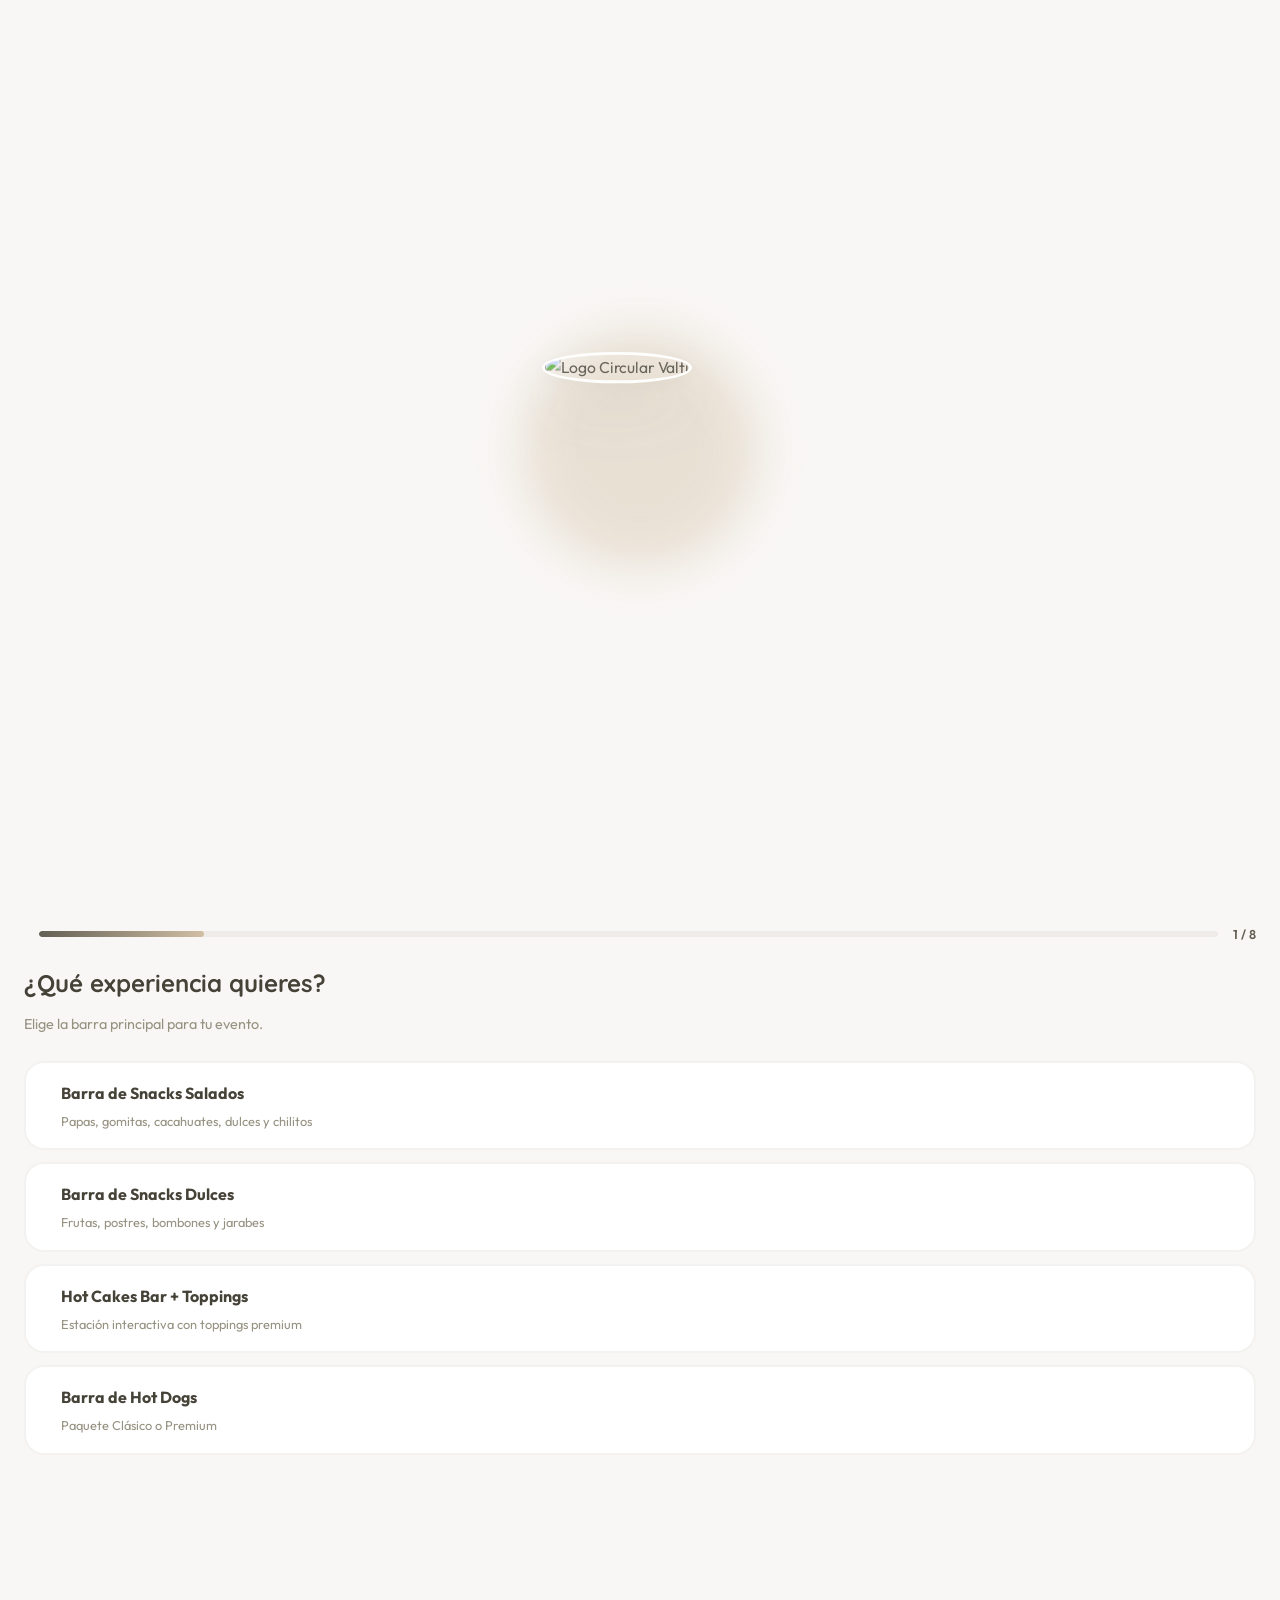
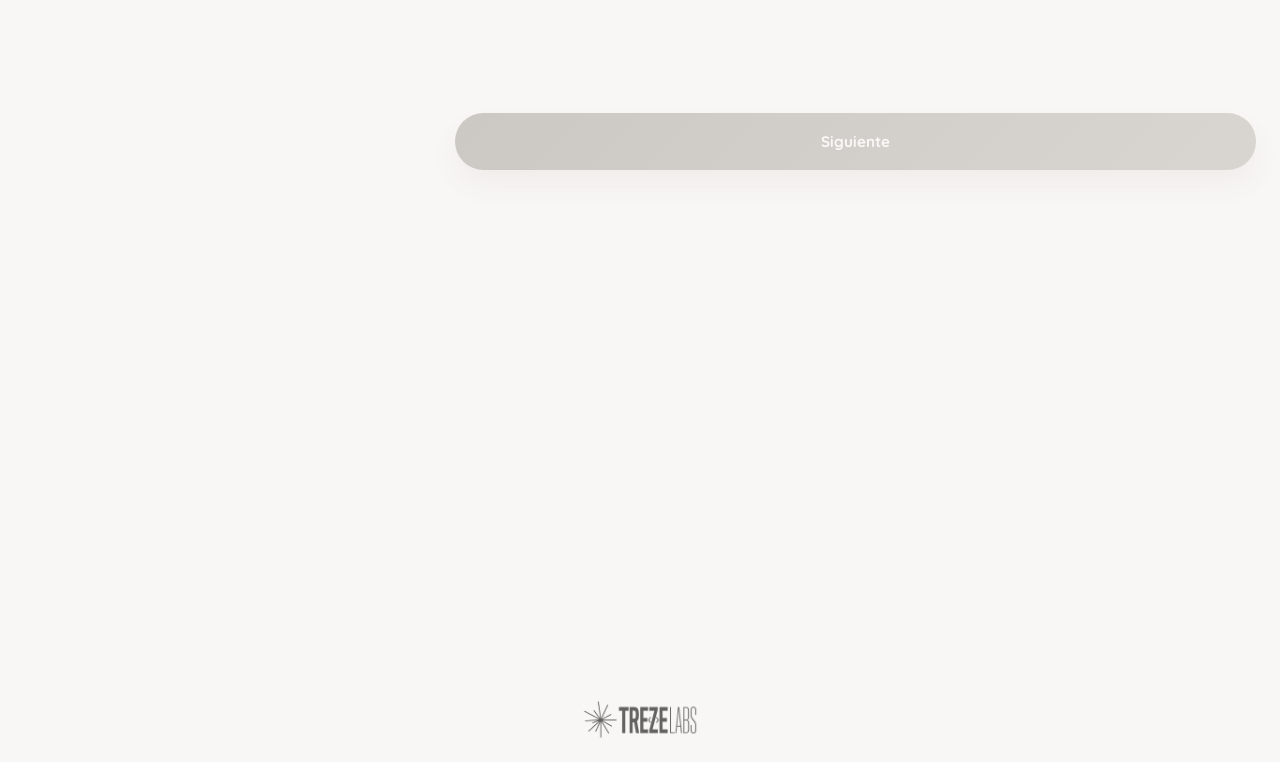
==== index.html @ 1466bd6f "Deploy: Treze Labs Footer + Sistema completo" ====
<!DOCTYPE html>
<html lang="es">
<head>
    <meta charset="UTF-8">
    <meta name="viewport" content="width=device-width, initial-scale=1.0, maximum-scale=1.0, user-scalable=no" />
    <title>Valti Moments Premium ✨ | Experiencias Gourmet</title>
    
    <!-- Open Graph / WhatsApp Preview Fix -->
    <meta property="og:title" content="Valti Moments | Experiencias Gourmet ✨">
    <meta property="og:description" content="Creamos experiencias con estilo para los momentos que más importan. Snack Bar, Chilaquiles y Hot Dogs premium en Veracruz.">
    <meta property="og:image" content="https://vcard-valti-moments.vercel.app/assets/og-card.jpg?v=2">
    <meta property="og:image:secure_url" content="https://vcard-valti-moments.vercel.app/assets/og-card.jpg?v=2">
    <meta property="og:image:type" content="image/jpeg">
    <meta property="og:image:width" content="800">
    <meta property="og:image:height" content="800">
    <meta property="og:type" content="website">
    <meta property="og:url" content="https://vcard-valti-moments.vercel.app/">
    
    <!-- Icons -->
    <link rel="icon" type="image/jpeg" href="assets/og-card.jpg">
    <link rel="apple-touch-icon" href="assets/og-card.jpg">

    <!-- Premium Fonts & Icons -->
    <link href="https://cdn.jsdelivr.net/npm/remixicon@4.2.0/fonts/remixicon.css" rel="stylesheet" />
    <link rel="stylesheet" href="css/style.css">
    
    <!-- Anim Libs -->
    <script src="https://cdnjs.cloudflare.com/ajax/libs/gsap/3.12.5/gsap.min.js"></script>
    <script src="https://cdnjs.cloudflare.com/ajax/libs/vanilla-tilt/1.8.1/vanilla-tilt.min.js"></script>
</head>
<body>



    <!-- SPLASH SCREEN -->
    <div class="intro-splash" id="intro">
        <div class="splash-unit" id="splash-logo">
            <img src="assets/LOGO OFICIAL.jpg" alt="Logo Circular Valti">
        </div>
    </div>

    <!-- DIGITAL MENU OVERLAY -->
    <div class="menu-overlay" id="menu-view">
        <i class="ri-close-line menu-close" onclick="closeMenu()"></i>
        <h2 class="section-title-small">Catálogo Completo 📋</h2>
        <p class="section-subtitle">Edición 2025-2026</p>
        
        <div class="menu-scroll">
            <!-- SNACKS SALADOS -->
            <div class="menu-category">
                <h3><i class="ri-fire-line"></i> Barra de Snacks Salados</h3>
                <p class="menu-cat-desc">A elegir 3 de cada categoría · Servicio refill 2 hrs</p>
                <div class="menu-items-grid">
                    <div class="menu-item-group">
                        <span class="menu-group-label">🥔 Papas</span>
                        <span class="menu-group-items">Saladas · Ruffles de queso · Doritos nacho · Flamming hot · Chicharrones · Palomitas · Platanitos fritos · Churritos</span>
                    </div>
                    <div class="menu-item-group">
                        <span class="menu-group-label">🥕 Frutas y verduras</span>
                        <span class="menu-group-items">Zanahoria · Jícama · Pepino · Piña · Sandía</span>
                    </div>
                    <div class="menu-item-group">
                        <span class="menu-group-label">🍬 Gomitas</span>
                        <span class="menu-group-items">Manguitos · Picafresas · Gusanitos · Panditas · Pingüinos</span>
                    </div>
                    <div class="menu-item-group">
                        <span class="menu-group-label">🥜 Cacahuates</span>
                        <span class="menu-group-items">Japoneses · Enchilados · Mezcla salada · Español · Chilito</span>
                    </div>
                    <div class="menu-item-group">
                        <span class="menu-group-label">🍭 Dulces</span>
                        <span class="menu-group-items">Pelón pelo rico · Paleta de corazón · Tamborsito · Banderillas de tamarindo · Pulparindo</span>
                    </div>
                    <div class="menu-item-group">
                        <span class="menu-group-label">🌶️ Chilitos</span>
                        <span class="menu-group-items">Chamoy · Valentina · Tajín · Botanera · Miguelito</span>
                    </div>
                </div>
                <div class="menu-price-row">
                    <div class="price-tag">50 PAX<br><strong>$3,500</strong><span>6oz</span></div>
                    <div class="price-tag">100 PAX<br><strong>$5,150</strong><span>6oz</span></div>
                    <div class="price-tag">150 PAX<br><strong>$6,800</strong><span>6oz</span></div>
                    <div class="price-tag">200 PAX<br><strong>$8,450</strong><span>6oz</span></div>
                </div>
            </div>

            <!-- SNACKS DULCES -->
            <div class="menu-category">
                <h3><i class="ri-cake-2-line"></i> Barra de Snacks Dulces</h3>
                <p class="menu-cat-desc">A elegir 3 de cada categoría · Servicio refill 2 hrs</p>
                <div class="menu-items-grid">
                    <div class="menu-item-group">
                        <span class="menu-group-label">🍓 Frutas</span>
                        <span class="menu-group-items">Uvas · Fresas · Manzana · Plátano · Kiwi · Piña · Sandía</span>
                    </div>
                    <div class="menu-item-group">
                        <span class="menu-group-label">🍩 Postres</span>
                        <span class="menu-group-items">Trozos de brownie · Mini pretzels · Mini donas · Bombones de chocolate · Bombones · Oreo · Lunetas</span>
                    </div>
                    <div class="menu-item-group">
                        <span class="menu-group-label">🍯 Jarabes</span>
                        <span class="menu-group-items">Miel · Hershey's líquido · Lechera · Nutella</span>
                    </div>
                </div>
                <div class="menu-price-row">
                    <div class="price-tag">50 PAX<br><strong>$3,250</strong><span>6oz</span></div>
                    <div class="price-tag">100 PAX<br><strong>$4,350</strong><span>6oz</span></div>
                    <div class="price-tag">150 PAX<br><strong>$5,450</strong><span>6oz</span></div>
                    <div class="price-tag">200 PAX<br><strong>$6,550</strong><span>6oz</span></div>
                </div>
            </div>

            <!-- HOT CAKES -->
            <div class="menu-category">
                <h3><i class="ri-blaze-line"></i> Hot Cakes Bar + Toppings</h3>
                <div class="menu-price-row">
                    <div class="price-tag">50 pzas<br><strong>$4,150</strong></div>
                    <div class="price-tag">100 pzas<br><strong>$5,400</strong></div>
                    <div class="price-tag">150 pzas<br><strong>$6,650</strong></div>
                    <div class="price-tag">200 pzas<br><strong>$7,900</strong></div>
                </div>
            </div>

            <!-- HOT DOGS -->
            <div class="menu-category">
                <h3><i class="ri-bread-line"></i> Barra de Hot Dogs</h3>
                <p class="menu-cat-desc">Base: Salchichas y medias noches</p>
                <div class="menu-items-grid">
                    <div class="menu-item-group">
                        <span class="menu-group-label">🌭 Paquete Clásico</span>
                        <span class="menu-group-items">Tomate · Cebolla · Rajas · Papas trituradas (Doritos o Ruffles) · Catsup · Mayonesa · Mostaza · Mayonesa de sabor a elegir</span>
                    </div>
                    <div class="menu-item-group">
                        <span class="menu-group-label">⭐ Paquete Premium</span>
                        <span class="menu-group-items">Todo lo clásico + Piña · Tocino · Chorizo · Queso amarillo · Mayonesa guacamole · Mayonesa chipotle · Mayonesa habanero</span>
                    </div>
                </div>
                <div class="menu-price-row">
                    <div class="price-tag">50 pzas<br><strong>$2,850</strong><span>Clásico</span></div>
                    <div class="price-tag">50 pzas<br><strong>$3,450</strong><span>Premium</span></div>
                    <div class="price-tag">100 pzas<br><strong>$4,250</strong><span>Clásico</span></div>
                    <div class="price-tag">100 pzas<br><strong>$5,050</strong><span>Premium</span></div>
                </div>
            </div>
        </div>
    </div>

    <!-- MAIN APP -->
    <main class="app-frame" id="app">


        
        <!-- HERO SECTION -->
        <header class="hero-section reveal">
            <div class="hero-bg">
                <img src="assets/Valti-nocturno.jpg" alt="Evento Valti" class="hero-bg-img">
                <div class="hero-overlay"></div>
            </div>

            <div class="hero-content">
                <div class="brand-prof-unit" data-tilt>
                    <img src="assets/LOGO OFICIAL.jpg" alt="Perfil Valti">
                </div>
                
                <h1 class="brand-name">Valti Moments</h1>
                <p class="brand-tagline">Experiencias gastronómicas para eventos boutique</p>

                <!-- Trust Badges -->
                <div class="trust-badges">
                    <div class="badge"><i class="ri-map-pin-2-fill"></i> Veracruz</div>
                    <div class="badge"><i class="ri-star-fill"></i> +50 eventos</div>
                    <div class="badge"><i class="ri-time-fill"></i> Servicio 2 hrs</div>
                </div>

                <div class="action-grid">
                    <a href="https://www.instagram.com/valtimoments/" target="_blank" class="action-pill"><i class="ri-instagram-line"></i></a>
                    <a href="https://wa.me/522292451954" target="_blank" class="action-pill wa-pill"><i class="ri-whatsapp-line"></i></a>
                    <a href="#" onclick="openMenu(); return false;" class="action-pill"><i class="ri-restaurant-line"></i></a>
                    <a href="https://maps.app.goo.gl/veracruz" target="_blank" class="action-pill"><i class="ri-map-pin-line"></i></a>
                </div>
            </div>
        </header>

        <!-- SECONDARY CTA -->
        <div class="secondary-cta reveal">
            <button class="btn-secondary" onclick="openMenu()">
                <i class="ri-menu-search-line"></i> Ver Catálogo Completo
            </button>
        </div>

        <!-- CATALOGUE SECTION -->
        <section class="reveal catalogue-section" style="position: relative; overflow: hidden; padding-top: 20px;">


            <span class="section-label" style="position: relative; z-index: 2;">Nuestras Estaciones</span>
            <div class="boho-card">
                <div class="card-top"><img src="assets/valti-Snacks.jpg" alt="Snack Bar" onclick="openLightbox(this.src)" style="cursor: zoom-in;"></div>
                <div class="card-desc">
                    <h3>Barra de Snacks</h3>
                    <p>Dulces y salados con refill 2 hrs. Gomitas, cacahuates, frutas, chilitos y más.</p>
                    <span class="card-price" onclick="openForm()">Desde $3,250</span>
                </div>
            </div>

            <div class="boho-card">
                <div class="card-top"><img src="assets/Valti-hotdog.jpg" alt="Hot Dog Station" onclick="openLightbox(this.src)" style="cursor: zoom-in;"></div>
                <div class="card-desc">
                    <h3>Barra de Hot Dogs</h3>
                    <p>Clásico o Premium. Toppings completos, aderezos especiales y tocino crujiente.</p>
                    <span class="card-price" onclick="openForm()">Desde $2,850</span>
                </div>
            </div>

            <div class="boho-card">
                <div class="card-top"><img src="assets/Valti-hotcakes.jpg" alt="Hot Cakes Bar" onclick="openLightbox(this.src)" style="cursor: zoom-in;"></div>
                <div class="card-desc">
                    <h3>Hot Cakes Bar</h3>
                    <p>Estacion interactiva con toppings premium: Nutella, frutas, bombones y jarabes.</p>
                    <span class="card-price" onclick="openForm()">Desde $4,150</span>
                </div>
            </div>

            <div class="boho-card hidden" id="catalogo-hmb" style="display:none;">
                <div class="card-top"><img src="assets/Valti-hamburguesas.jpg" alt="Barra de Hamburguesas" onclick="openLightbox(this.src)" style="cursor: zoom-in;"></div>
                <div class="card-desc">
                    <h3>Barra de Hamburguesas</h3>
                    <p>Pan, pollo empanizado, tomate, cebolla, lechuga, aderezos y papas a elegir.</p>
                    <span class="card-price" onclick="openForm()">Cotizar paquete</span>
                </div>
            </div>

            <div class="boho-card hidden" id="catalogo-chil" style="display:none;">
                <div class="card-top"><img src="assets/Valti-chilaquiles.jpg" alt="Barra de Chilaquiles" onclick="openLightbox(this.src)" style="cursor: zoom-in;"></div>
                <div class="card-desc">
                    <h3>Barra de Chilaquiles</h3>
                    <p>Salsa a elegir (verde/roja), proteína (pollo, huevo, carne), queso, crema y cebolla.</p>
                    <span class="card-price" onclick="openForm()">Cotizar paquete</span>
                </div>
            </div>

        </section>

        <div style="height: 120px;"></div>

    </main>

    <!-- ============================================ -->
    <!-- MULTI-STEP FORM OVERLAY (COTIZADOR REAL)     -->
    <!-- ============================================ -->
    <div class="form-overlay" id="form-view">
        <div class="form-header">
            <i class="ri-close-line" style="font-size: 1.5rem; cursor: pointer;" onclick="closeForm()"></i>
            <div class="progress-bar-wrap">
                <div class="progress-bar-fill" id="form-progress"></div>
            </div>
            <span id="step-counter" style="font-size: 0.8rem; font-weight: 600; color: var(--primary);">1 / 8</span>
        </div>

        <div class="step-container">

            <!-- ========== STEP 1: SERVICIOS ========== -->
            <div class="step active" id="step-1">
                <h2 class="step-title">¿Qué experiencia quieres?</h2>
                <p class="step-desc">Elige la barra principal para tu evento.</p>
                <div class="form-options">
                    <div class="option-card" data-val="Snacks Salados" onclick="toggleService(this)">
                        <i class="ri-fire-line"></i>
                        <div>
                            <strong>Barra de Snacks Salados</strong>
                            <div class="sub-options">
                                <span class="sub-option">Papas, gomitas, cacahuates, dulces y chilitos</span>
                            </div>
                        </div>
                    </div>
                    <div class="option-card" data-val="Snacks Dulces" onclick="toggleService(this)">
                        <i class="ri-cake-2-line"></i>
                        <div>
                            <strong>Barra de Snacks Dulces</strong>
                            <div class="sub-options">
                                <span class="sub-option">Frutas, postres, bombones y jarabes</span>
                            </div>
                        </div>
                    </div>
                    <div class="option-card" data-val="Hot Cakes Bar" onclick="toggleService(this)">
                        <i class="ri-blaze-line"></i>
                        <div>
                            <strong>Hot Cakes Bar + Toppings</strong>
                            <div class="sub-options">
                                <span class="sub-option">Estación interactiva con toppings premium</span>
                            </div>
                        </div>
                    </div>
                    <div class="option-card" data-val="Hot Dogs" onclick="toggleService(this)">
                        <i class="ri-bread-line"></i>
                        <div>
                            <strong>Barra de Hot Dogs</strong>
                            <div class="sub-options">
                                <span class="sub-option">Paquete Clásico o Premium</span>
                            </div>
                        </div>
                    </div>
                    <div class="option-card hidden" id="opt-hmb" data-val="Hamburguesas" style="display:none;" onclick="toggleService(this)">
                        <i class="ri-restaurant-line"></i>
                        <div>
                            <strong>Barra de Hamburguesas</strong>
                            <div class="sub-options">
                                <span class="sub-option">Hamburguesa de pollo empanizado + papas</span>
                            </div>
                        </div>
                    </div>
                    <div class="option-card hidden" id="opt-chil" data-val="Chilaquiles" style="display:none;" onclick="toggleService(this)">
                        <i class="ri-bowl-line"></i>
                        <div>
                            <strong>Barra de Chilaquiles</strong>
                            <div class="sub-options">
                                <span class="sub-option">Salsa y proteína a elegir + complementos</span>
                            </div>
                        </div>
                    </div>
                </div>
            </div>

            <!-- ========== STEP 1b: SNACKS SALADOS DETALLE ========== -->
            <div class="step" id="step-1b">
                <h2 class="step-title" style="font-size: 1.2rem;">🔥 Arma tu Barra Salada</h2>
                <p class="step-desc" style="font-size: 0.8rem;">Elige hasta 3 productos de cada categoría.</p>
                
                <div class="sub-step-scroll">
                    <div class="cat-group">
                        <p class="cat-group-title">🥔 Papas <span class="cat-counter" id="cnt-papas">0/3</span></p>
                        <div class="topping-chips">
                            <div class="chip" onclick="toggleCatChip(this,'salado','papas')">Saladas</div>
                            <div class="chip" onclick="toggleCatChip(this,'salado','papas')">Ruffles de queso</div>
                            <div class="chip" onclick="toggleCatChip(this,'salado','papas')">Doritos nacho</div>
                            <div class="chip" onclick="toggleCatChip(this,'salado','papas')">Flamming hot</div>
                            <div class="chip" onclick="toggleCatChip(this,'salado','papas')">Chicharrones</div>
                            <div class="chip" onclick="toggleCatChip(this,'salado','papas')">Palomitas</div>
                            <div class="chip" onclick="toggleCatChip(this,'salado','papas')">Platanitos fritos</div>
                            <div class="chip" onclick="toggleCatChip(this,'salado','papas')">Churritos</div>
                        </div>
                    </div>
                    <div class="cat-group">
                        <p class="cat-group-title">🥕 Frutas y verduras <span class="cat-counter" id="cnt-fv">0/3</span></p>
                        <div class="topping-chips">
                            <div class="chip" onclick="toggleCatChip(this,'salado','fv')">Zanahoria</div>
                            <div class="chip" onclick="toggleCatChip(this,'salado','fv')">Jícama</div>
                            <div class="chip" onclick="toggleCatChip(this,'salado','fv')">Pepino</div>
                            <div class="chip" onclick="toggleCatChip(this,'salado','fv')">Piña</div>
                            <div class="chip" onclick="toggleCatChip(this,'salado','fv')">Sandía</div>
                        </div>
                    </div>
                    <div class="cat-group">
                        <p class="cat-group-title">🍬 Gomitas <span class="cat-counter" id="cnt-gomitas">0/3</span></p>
                        <div class="topping-chips">
                            <div class="chip" onclick="toggleCatChip(this,'salado','gomitas')">Manguitos</div>
                            <div class="chip" onclick="toggleCatChip(this,'salado','gomitas')">Picafresas</div>
                            <div class="chip" onclick="toggleCatChip(this,'salado','gomitas')">Gusanitos</div>
                            <div class="chip" onclick="toggleCatChip(this,'salado','gomitas')">Panditas</div>
                            <div class="chip" onclick="toggleCatChip(this,'salado','gomitas')">Pingüinos</div>
                        </div>
                    </div>
                    <div class="cat-group">
                        <p class="cat-group-title">🥜 Cacahuates <span class="cat-counter" id="cnt-cacahuates">0/3</span></p>
                        <div class="topping-chips">
                            <div class="chip" onclick="toggleCatChip(this,'salado','cacahuates')">Japoneses</div>
                            <div class="chip" onclick="toggleCatChip(this,'salado','cacahuates')">Enchilados</div>
                            <div class="chip" onclick="toggleCatChip(this,'salado','cacahuates')">Mezcla salada</div>
                            <div class="chip" onclick="toggleCatChip(this,'salado','cacahuates')">Español</div>
                            <div class="chip" onclick="toggleCatChip(this,'salado','cacahuates')">Chilito</div>
                        </div>
                    </div>
                    <div class="cat-group">
                        <p class="cat-group-title">🍭 Dulces <span class="cat-counter" id="cnt-dulces_s">0/3</span></p>
                        <div class="topping-chips">
                            <div class="chip" onclick="toggleCatChip(this,'salado','dulces_s')">Pelón pelo rico</div>
                            <div class="chip" onclick="toggleCatChip(this,'salado','dulces_s')">Paleta de corazón</div>
                            <div class="chip" onclick="toggleCatChip(this,'salado','dulces_s')">Tamborsito</div>
                            <div class="chip" onclick="toggleCatChip(this,'salado','dulces_s')">Banderillas de tamarindo</div>
                            <div class="chip" onclick="toggleCatChip(this,'salado','dulces_s')">Pulparindo</div>
                        </div>
                    </div>
                    <div class="cat-group">
                        <p class="cat-group-title">🌶️ Chilitos <span class="cat-counter" id="cnt-chilitos">0/3</span></p>
                        <div class="topping-chips">
                            <div class="chip" onclick="toggleCatChip(this,'salado','chilitos')">Chamoy</div>
                            <div class="chip" onclick="toggleCatChip(this,'salado','chilitos')">Valentina</div>
                            <div class="chip" onclick="toggleCatChip(this,'salado','chilitos')">Tajín</div>
                            <div class="chip" onclick="toggleCatChip(this,'salado','chilitos')">Botanera</div>
                            <div class="chip" onclick="toggleCatChip(this,'salado','chilitos')">Miguelito</div>
                        </div>
                    </div>
                </div>
            </div>
            <!-- ========== STEP 1c: SNACKS DULCES DETALLE (INFORMATIVO) ========== -->
            <div class="step" id="step-1c">
                <h2 class="step-title" style="font-size: 1.2rem;">🍓 Tu Barra Dulce Incluye Todo Esto:</h2>
                <p class="step-desc" style="font-size: 0.85rem; line-height: 1.4;">Esta barra viene completa por defecto. Tus invitados disfrutarán de la variedad completa sin necesidad de que elijas sub-categorías.</p>
                <div class="form-options">
                    <div class="option-card selected" style="cursor: default; pointer-events: none;">
                        <i class="ri-check-double-line" style="color: var(--primary);"></i>
                        <div>
                            <strong>Menú Completo de Dulces</strong>
                            <div class="sub-options" style="margin-top: 5px;">
                                <span class="sub-option"><b>Frutas (7 opciones):</b> Fresa, mango, uva, plátano, kiwi, manzana.</span>
                                <span class="sub-option"><b>Postres y Complementos (7 opciones):</b> Bombones, brownies, galletas Oreo y chispas, pretzels, gomitas.</span>
                                <span class="sub-option"><b>Jarabes (4 opciones):</b> Nutella, lechera, chocolate, cajeta.</span>
                            </div>
                        </div>
                    </div>
                </div>
            </div>

            <!-- ========== STEP 1d: HOT DOGS DETALLE ========== -->
            <div class="step" id="step-1d">
                <h2 class="step-title" style="font-size: 1.2rem;">🌭 Elige tu Paquete</h2>
                <p class="step-desc" style="font-size: 0.8rem;">Base: Salchichas y medias noches.</p>
                <div class="form-options">
                    <div class="option-card" data-val="Paquete Clásico" onclick="selectStepOption(this, '1d_estilo')">
                        <i class="ri-bread-line"></i>
                        <div>
                            <strong>Paquete Clásico</strong>
                            <div class="sub-options">
                                <span class="sub-option"><b>Toppings:</b> Tomate, cebolla, rajas, papas trituradas (Doritos o Ruffles)</span>
                                <span class="sub-option"><b>Aderezos:</b> Catsup, mayonesa, mostaza + 1 mayo de sabor a elegir</span>
                            </div>
                        </div>
                    </div>
                    <div class="option-card" data-val="Paquete Premium" onclick="selectStepOption(this, '1d_estilo')">
                        <i class="ri-star-smile-line"></i>
                        <div>
                            <strong>Paquete Premium</strong>
                            <div class="sub-options">
                                <span class="sub-option"><b>Todo lo clásico +</b> Piña, tocino picado, chorizo</span>
                                <span class="sub-option"><b>Aderezos:</b> Mayo guacamole, chipotle, habanero + queso amarillo</span>
                            </div>
                        </div>
                    </div>
                </div>
            </div>
            
            <!-- ========== STEP 1e: HAMBURGUESAS ========== -->
            <div class="step" id="step-1e">
                <h2 class="step-title" style="font-size: 1.2rem;">🍔 Arma tu Barra de Hamburguesas</h2>
                <p class="step-desc" style="font-size: 0.8rem;">Incluye: Pan, pollo empanizado, tomate, cebolla, lechuga y aderezos.</p>
                <div class="cat-group" style="text-align: left; margin-bottom: 20px;">
                    <p class="cat-group-title">Elige tus papas (selecciona 1)</p>
                    <div class="form-options">
                        <div class="option-card" data-val="Papas Saladas" onclick="selectStepOption(this, '1e_papas')">
                            <strong>Papas Saladas</strong>
                        </div>
                        <div class="option-card" data-val="Ruffles" onclick="selectStepOption(this, '1e_papas')">
                            <strong>Ruffles</strong>
                        </div>
                        <div class="option-card" data-val="Doritos" onclick="selectStepOption(this, '1e_papas')">
                            <strong>Doritos</strong>
                        </div>
                    </div>
                </div>
            </div>

            <!-- ========== STEP 1f: CHILAQUILES ========== -->
            <div class="step" id="step-1f">
                <h2 class="step-title" style="font-size: 1.2rem;">🥣 Arma tu Barra de Chilaquiles</h2>
                <p class="step-desc" style="font-size: 0.8rem;">Incluye queso, crema y cebolla.</p>
                
                <div class="cat-group" style="text-align: left; margin-bottom: 15px;">
                    <p class="cat-group-title">Elige la Salsa (selecciona 1)</p>
                    <div class="form-grid" style="grid-template-columns: 1fr 1fr; gap: 10px;">
                        <div class="pill-option" data-val="Salsa Verde" onclick="selectStepOption(this, '1f_salsa')">Verde</div>
                        <div class="pill-option" data-val="Salsa Roja" onclick="selectStepOption(this, '1f_salsa')">Roja</div>
                    </div>
                </div>

                <div class="cat-group" style="text-align: left;">
                    <p class="cat-group-title">Elige la Proteína (selecciona 1)</p>
                    <div class="form-options">
                        <div class="option-card" data-val="Pollo" onclick="selectStepOption(this, '1f_proteina')">
                            <strong>Pollo</strong>
                        </div>
                        <div class="option-card" data-val="Huevo Cocido" onclick="selectStepOption(this, '1f_proteina')">
                            <strong>Huevo Cocido</strong>
                        </div>
                        <div class="option-card" data-val="Carne" onclick="selectStepOption(this, '1f_proteina')">
                            <strong>Carne</strong>
                        </div>
                    </div>
                </div>
            </div>

            <!-- ========== STEP 2: NÚMERO DE PERSONAS ========== -->
            <div class="step" id="step-2">
                <h2 class="step-title">¿Cuántos invitados?</h2>
                <p class="step-desc">Esto define la cantidad de porciones y el precio.</p>
                <div class="form-grid">
                    <div class="pill-option" data-val="50" onclick="selectStepOption(this, 2)">
                        <span class="pill-number">50</span>
                        <span class="pill-label">personas</span>
                    </div>
                    <div class="pill-option" data-val="100" onclick="selectStepOption(this, 2)">
                        <span class="pill-number">100</span>
                        <span class="pill-label">personas</span>
                    </div>
                    <div class="pill-option" data-val="150" onclick="selectStepOption(this, 2)">
                        <span class="pill-number">150</span>
                        <span class="pill-label">personas</span>
                    </div>
                    <div class="pill-option" data-val="200" onclick="selectStepOption(this, 2)">
                        <span class="pill-number">200</span>
                        <span class="pill-label">personas</span>
                    </div>
                </div>
            </div>

            <!-- ========== STEP 2b: TAMAÑO DE VASO (solo si aplica snacks) ========== -->
            <div class="step" id="step-2b">
                <h2 class="step-title">Tamaño de vaso</h2>
                <p class="step-desc">Aplica para las barras de snacks.</p>
                <div class="form-grid">
                    <div class="pill-option vaso-opt" data-val="6oz" onclick="selectStepOption(this, '2b')">
                        <span class="pill-number">6 oz</span>
                        <span class="pill-label">Estándar</span>
                    </div>
                    <div class="pill-option vaso-opt" data-val="12oz" onclick="selectStepOption(this, '2b')">
                        <span class="pill-number">12 oz</span>
                        <span class="pill-label">Grande (+$1,000 aprox)</span>
                    </div>
                </div>
            </div>

            <!-- ========== STEP 3: TIPO DE EVENTO ========== -->
            <div class="step" id="step-3">
                <h2 class="step-title">Tipo de evento</h2>
                <div class="form-options">
                    <div class="pill-option" data-val="Cumpleaños infantil" onclick="selectStepOption(this, 3)">Cumpleaños infantil</div>
                    <div class="pill-option" data-val="Bautizo / Primera comunión" onclick="selectStepOption(this, 3)">Bautizo / Primera comunión</div>
                    <div class="pill-option" data-val="Fiesta familiar" onclick="selectStepOption(this, 3)">Fiesta familiar</div>
                    <div class="pill-option" data-val="Evento corporativo" onclick="selectStepOption(this, 3)">Evento corporativo</div>
                    <div class="pill-option" data-val="Boda / XV Años" onclick="selectStepOption(this, 3)">Boda / XV Años</div>
                    <div class="pill-option" data-val="Otro" onclick="selectStepOption(this, 3)">Otro</div>
                </div>
            </div>

            <!-- ========== STEP 4: FECHA ========== -->
            <div class="step" id="step-4">
                <h2 class="step-title">¿Cuándo es tu evento?</h2>
                <p class="step-desc">Para revisar disponibilidad.</p>
                <input type="date" id="event-date" class="form-input" onchange="validateStep(4)">
            </div>

            <!-- ========== STEP 5: LUGAR ========== -->
            <div class="step" id="step-5">
                <h2 class="step-title">¿Dónde será?</h2>
                <p class="step-desc">Para estimar traslado y logística.</p>
                <input type="text" id="event-location" class="form-input" placeholder="Ciudad o colonia" oninput="validateStep(5)">
                <input type="text" id="event-venue" class="form-input" placeholder="Nombre del salón o domicilio" oninput="validateStep(5)">
            </div>

            <!-- ========== STEP 6: CONTACTO ========== -->
            <div class="step" id="step-6">
                <h2 class="step-title">Datos de contacto</h2>
                <input type="text" id="contact-name" class="form-input" placeholder="Tu nombre" oninput="validateStep(6)">
                <input type="tel" id="contact-wa" class="form-input" placeholder="Tu WhatsApp (10 dígitos)" oninput="validateStep(6)">
            </div>

            <!-- ========== STEP 7: RESUMEN + COTIZACIÓN ========== -->
            <div class="step" id="step-7">
                <h2 class="step-title">Tu Cotización ✨</h2>
                <p class="step-desc">Revisa el resumen antes de enviarlo.</p>
                <div id="quote-summary" class="quote-summary"></div>
                <div class="quote-total" id="quote-total"></div>
            </div>

        </div>

        <div class="form-nav">
            <button class="btn-form btn-prev" id="btn-prev" onclick="changeStep(-1)" style="visibility: hidden;">Anterior</button>
            <button class="btn-form btn-next" id="btn-next" onclick="changeStep(1)" disabled>Siguiente</button>
        </div>
    </div>

    <!-- ============================================ -->
    <!-- LIGHTBOX OVERLAY                             -->
    <!-- ============================================ -->
    <div id="lightbox" class="lightbox" onclick="closeLightbox()">
        <img id="lightbox-img" src="" alt="Vista previa">
    </div>

    <!-- FLOATING CTA -->
    <div class="fixed-cta reveal">
        <button class="btn-boutique" onclick="openForm()">
            Cotizar Mi Evento ✨
        </button>
    </div>

    <!-- Scripts -->
    <script src="https://cdn.jsdelivr.net/npm/canvas-confetti@1.6.0/dist/confetti.browser.min.js"></script>
    <script src="js/app.js" charset="UTF-8"></script>

<!-- TREZE SIGNATURE -->
<a href="https://wa.me/522214092478?text=Hola%20Treze%20Labs%2C%20me%20gustar%C3%ADa%20solicitar%20el%20desarrollo%20de%20un%20sistema%20profesional." target="_blank" style="display: flex; justify-content: center; text-decoration: none; margin-top: 24px; margin-bottom: 24px; opacity: 0.6; transition: opacity 0.3s ease;" onmouseover="this.style.opacity='1'" onmouseout="this.style.opacity='0.6'">
    <img src="assets/footer.png" alt="Ingeniería Digital por Treze Labs" style="max-height: 38px; object-fit: contain; filter: brightness(0);">
</a>

</body>
</html>
---- css/style.css ----
/* 
   VALTI MOMENTS - Premium Boutique VCard (v12)
   Cotizador Funcional + Catálogo Real
*/

@import url('https://fonts.googleapis.com/css2?family=Outfit:wght@300;400;500;600;700&family=Quicksand:wght@300;400;500;600;700&display=swap');

:root {
    --bg: #F9F7F5;
    --accent: #D1BFA4;
    --accent-dark: #B9A586;
    --primary: #635F53;
    --primary-light: #8E8A7D;
    --text: #454238;
    --text-muted: #969282;
    --white: #ffffff;
    --border: rgba(99, 95, 83, 0.08);
    --border-light: rgba(255, 255, 255, 0.6);
    --shadow-premium: 0 30px 60px rgba(99, 95, 83, 0.1), 0 5px 15px rgba(0,0,0,0.03);
    --glass-bg: rgba(255, 255, 255, 0.7);
    --led-glow: rgba(209, 191, 164, 0.5);
    --transition: cubic-bezier(0.2, 1, 0.3, 1);
    --success: #4CAF50;
    --price-accent: #8B7355;
}

* {
    margin: 0;
    padding: 0;
    box-sizing: border-box;
    -webkit-tap-highlight-color: transparent;
}

body {
    background: var(--bg);
    color: var(--text);
    font-family: 'Outfit', sans-serif;
    overflow-x: hidden;
    line-height: 1.6;
}

/* ================================= */
/* INTRO SPLASH                      */
/* ================================= */
.intro-splash {
    position: fixed;
    inset: 0;
    background: var(--bg);
    z-index: 10000;
    display: flex;
    align-items: center;
    justify-content: center;
}

.splash-unit {
    width: 200px;
    height: 200px;
    position: relative;
    opacity: 0;
    transform: scale(0.9);
}

.splash-unit::before {
    content: '';
    position: absolute;
    inset: -20px;
    background: var(--led-glow);
    border-radius: 50%;
    filter: blur(25px);
    z-index: -1;
    animation: ledPulse 3s infinite alternate ease-in-out;
}

.splash-unit img {
    width: 100%;
    height: 100%;
    object-fit: cover;
    border-radius: 50%;
    border: 3px solid #fff;
    box-shadow: var(--shadow-premium);
}

@keyframes ledPulse {
    0% { opacity: 0.3; transform: scale(1); filter: blur(20px); }
    100% { opacity: 0.8; transform: scale(1.15); filter: blur(40px); }
}

/* ================================= */
/* APP MAIN                          */
/* ================================= */
.app-frame {
    max-width: 440px;
    margin: 0 auto;
    padding: 25px 20px 0;
    position: relative;
    opacity: 0;
    visibility: hidden;
    transition: opacity 2s var(--transition);
}

/* ================================= */
/* HERO SECTION                      */
/* ================================= */
.hero-section {
    position: relative;
    border-radius: 35px;
    overflow: hidden;
    margin-bottom: 30px;
    min-height: 520px;
    display: flex;
    align-items: flex-end;
}

.hero-bg {
    position: absolute;
    inset: 0;
    z-index: 0;
}

.hero-bg-img {
    width: 100%;
    height: 100%;
    object-fit: cover;
    filter: brightness(0.8) saturate(1.1);
}

.hero-overlay {
    position: absolute;
    inset: 0;
    background: linear-gradient(
        to top,
        rgba(30, 28, 24, 0.92) 0%,
        rgba(30, 28, 24, 0.6) 40%,
        rgba(30, 28, 24, 0.15) 100%
    );
}

.hero-content {
    position: relative;
    z-index: 2;
    width: 100%;
    padding: 40px 28px 35px;
    text-align: center;
    display: flex;
    flex-direction: column;
    align-items: center;
}

.brand-prof-unit {
    width: 110px;
    height: 110px;
    position: relative;
    margin-bottom: 20px;
}

.brand-prof-unit::before {
    content: '';
    position: absolute;
    inset: -12px;
    background: rgba(255, 255, 255, 0.2);
    border-radius: 50%;
    filter: blur(15px);
    z-index: -1;
    animation: ledPulse 4s infinite alternate ease-in-out;
}

.brand-prof-unit img {
    width: 100%;
    height: 100%;
    object-fit: cover;
    border-radius: 50%;
    border: 3px solid rgba(255,255,255,0.5);
    box-shadow: 0 10px 30px rgba(0,0,0,0.3);
}

.brand-name {
    font-family: 'Quicksand', sans-serif;
    font-size: 2.2rem;
    font-weight: 700;
    color: #fff;
    letter-spacing: 1px;
    margin-bottom: 6px;
    text-shadow: 0 2px 15px rgba(0,0,0,0.4);
}

.brand-tagline {
    font-size: 0.9rem;
    color: rgba(255, 255, 255, 0.75);
    max-width: 280px;
    margin: 0 auto 20px;
    line-height: 1.5;
}

/* Trust Badges */
.trust-badges {
    display: flex;
    justify-content: center;
    gap: 8px;
    margin-bottom: 25px;
    flex-wrap: wrap;
}

.badge {
    display: flex;
    align-items: center;
    gap: 4px;
    padding: 5px 12px;
    background: rgba(255, 255, 255, 0.12);
    backdrop-filter: blur(8px);
    -webkit-backdrop-filter: blur(8px);
    border: 1px solid rgba(255, 255, 255, 0.15);
    border-radius: 20px;
    font-size: 0.7rem;
    font-weight: 600;
    color: rgba(255, 255, 255, 0.85);
    letter-spacing: 0.3px;
}

.badge i {
    font-size: 0.75rem;
    color: var(--accent);
}

.action-grid {
    display: flex;
    justify-content: center;
    gap: 12px;
}

.action-pill {
    width: 50px;
    height: 50px;
    background: rgba(255, 255, 255, 0.12);
    backdrop-filter: blur(10px);
    -webkit-backdrop-filter: blur(10px);
    border: 1px solid rgba(255, 255, 255, 0.2);
    border-radius: 50%;
    display: flex;
    align-items: center;
    justify-content: center;
    font-size: 1.2rem;
    color: #fff;
    text-decoration: none;
    transition: 0.4s var(--transition);
}

.action-pill:hover,
.action-pill:active { 
    background: rgba(255, 255, 255, 0.25);
    transform: translateY(-5px) scale(1.08); 
}

.action-pill.wa-pill {
    background: #25D366;
    border-color: #25D366;
}

.action-pill.wa-pill:hover,
.action-pill.wa-pill:active {
    background: #128C7E;
    border-color: #128C7E;
}

/* ================================= */
/* SECONDARY CTA                     */
/* ================================= */
.secondary-cta {
    text-align: center;
    margin-bottom: 30px;
}

.btn-secondary {
    display: inline-flex;
    align-items: center;
    gap: 8px;
    padding: 14px 28px;
    background: #fff;
    border: 2px solid var(--border);
    border-radius: 50px;
    font-family: 'Quicksand', sans-serif;
    font-weight: 700;
    font-size: 0.85rem;
    color: var(--primary);
    cursor: pointer;
    transition: 0.3s var(--transition);
    box-shadow: 0 8px 20px rgba(0,0,0,0.04);
}

.btn-secondary:active {
    transform: scale(0.97);
    background: var(--bg);
}

.btn-secondary i { font-size: 1.1rem; }

/* ================================= */
/* FLOATING FOOD PARALLAX            */
/* ================================= */
.floating-food {
    position: absolute;
    inset: 0;
    pointer-events: none;
    z-index: 1;
    overflow: hidden;
}

.food-item {
    position: absolute;
    transition: transform 0.05s linear;
    animation: floatBob 10s ease-in-out infinite;
    will-change: transform;
}

/* NEAR LAYER — large, fast, blurred like a real camera */
.food-item.near {
    opacity: 0.85;
    filter: blur(2px) drop-shadow(0 10px 20px rgba(0,0,0,0.15));
    animation-duration: 7s;
    z-index: 3;
}

/* MID LAYER — focused, main visual presence */
.food-item.mid {
    opacity: 0.95;
    filter: blur(0) drop-shadow(0 6px 12px rgba(0,0,0,0.1));
    animation-duration: 10s;
    z-index: 2;
}

/* FAR LAYER — small, slow, crisp, subtle */
.food-item.far {
    opacity: 0.75;
    filter: blur(0) drop-shadow(0 3px 6px rgba(0,0,0,0.08));
    animation-duration: 14s;
    z-index: 1;
}

.food-item:nth-child(even) {
    animation-direction: reverse;
}

@keyframes floatBob {
    0%, 100% { transform: translateY(0) rotate(0deg); }
    25% { transform: translateY(-18px) rotate(4deg); }
    50% { transform: translateY(0px) rotate(0deg); }
    75% { transform: translateY(18px) rotate(-4deg); }
}

/* ================================= */
/* SECTION LABELS                    */
/* ================================= */
.section-label {
    font-size: 0.7rem;
    font-weight: 700;
    text-transform: uppercase;
    letter-spacing: 3px;
    color: var(--primary);
    margin-bottom: 25px;
    display: block;
    text-align: center;
}

.section-title-small {
    font-family: 'Quicksand', sans-serif;
    font-size: 1.4rem;
    font-weight: 700;
    text-align: center;
    margin-bottom: 10px;
}

.section-subtitle {
    font-size: 0.8rem;
    color: var(--text-muted);
    text-align: center;
    margin-bottom: 30px;
}

/* ================================= */
/* BOHO CARDS (Catalogue)            */
/* ================================= */
.boho-card {
    background: var(--glass-bg);
    backdrop-filter: blur(16px);
    -webkit-backdrop-filter: blur(16px);
    border-radius: 30px;
    overflow: hidden;
    margin-bottom: 30px;
    box-shadow: var(--shadow-premium);
    border: 1px solid var(--border-light);
    transition: transform 0.4s var(--transition);
}

.boho-card:active { transform: scale(0.98); }

.card-top { height: 260px; position: relative; overflow: hidden; }
.card-top::after {
    content: '';
    position: absolute;
    bottom: 0; left: 0; right: 0; height: 120px;
    background: linear-gradient(to top, rgba(0,0,0,0.55), transparent);
    pointer-events: none;
}

.card-top img { 
    width: 100%; height: 100%; object-fit: cover;
    transition: transform 0.6s var(--transition);
}

.boho-card:active .card-top img { transform: scale(1.05); }

.card-desc { 
    padding: 28px 24px; 
    text-align: center;
    background: rgba(255,255,255,0.5);
}

.card-desc h3 { 
    font-family: 'Quicksand', sans-serif; 
    font-size: 1.4rem; 
    color: var(--primary); 
    margin-bottom: 8px; 
    font-weight: 700;
}

.card-desc p {
    font-size: 0.85rem;
    color: var(--text-muted);
    margin-bottom: 12px;
}

.card-price {
    display: inline-block;
    padding: 6px 18px;
    background: linear-gradient(135deg, var(--primary), var(--primary-light));
    color: #fff;
    border-radius: 20px;
    font-size: 0.8rem;
    font-weight: 600;
    letter-spacing: 0.5px;
    cursor: pointer;
    transition: transform 0.2s, box-shadow 0.2s;
}

.card-price:active {
    transform: scale(0.95);
}

/* ================================= */
/* DIGITAL MENU OVERLAY              */
/* ================================= */
.menu-overlay {
    position: fixed;
    inset: 0;
    background: var(--bg);
    z-index: 7000;
    transform: translateY(100%);
    transition: transform 0.6s var(--transition);
    padding: 70px 20px 30px;
    overflow-y: auto;
}

.menu-overlay.open { transform: translateY(0); }

.menu-close {
    position: fixed;
    top: 20px;
    left: 20px;
    font-size: 1.8rem;
    color: var(--primary);
    cursor: pointer;
    z-index: 7001;
}

.menu-scroll { padding-bottom: 40px; }

.menu-category {
    background: #fff;
    border-radius: 24px;
    padding: 24px 20px;
    margin-bottom: 20px;
    border: 1px solid var(--border);
    box-shadow: 0 8px 24px rgba(0,0,0,0.04);
}

.menu-category h3 {
    font-family: 'Quicksand', sans-serif;
    font-size: 1.1rem;
    font-weight: 700;
    color: var(--primary);
    margin-bottom: 8px;
    display: flex;
    align-items: center;
    gap: 8px;
}

.menu-cat-desc {
    font-size: 0.75rem;
    color: var(--text-muted);
    margin-bottom: 16px;
    font-weight: 500;
}

.menu-items-grid {
    display: flex;
    flex-direction: column;
    gap: 12px;
    margin-bottom: 16px;
}

.menu-item-group {
    background: var(--bg);
    border-radius: 14px;
    padding: 12px 14px;
}

.menu-group-label {
    display: block;
    font-size: 0.8rem;
    font-weight: 700;
    color: var(--primary);
    margin-bottom: 4px;
}

.menu-group-items {
    font-size: 0.75rem;
    color: var(--text-muted);
    line-height: 1.5;
}

.menu-price-row {
    display: grid;
    grid-template-columns: repeat(2, 1fr);
    gap: 8px;
    margin-top: 12px;
}

.price-tag {
    background: linear-gradient(135deg, #f5f0ea, #ede6dc);
    border-radius: 14px;
    padding: 12px 10px;
    text-align: center;
    font-size: 0.7rem;
    color: var(--text-muted);
    line-height: 1.5;
}

.price-tag strong {
    display: block;
    font-size: 1rem;
    color: var(--price-accent);
    font-family: 'Quicksand', sans-serif;
}

.price-tag span {
    display: block;
    font-size: 0.65rem;
    opacity: 0.7;
    margin-top: 2px;
}

/* ================================= */
/* FOOTER CTA                        */
/* ================================= */
.fixed-cta {
    position: fixed;
    bottom: 30px;
    left: 20px;
    right: 20px;
    max-width: 420px;
    margin: 0 auto;
    z-index: 5000;
}

.btn-boutique {
    background: linear-gradient(135deg, var(--primary), var(--primary-light));
    color: #fff;
    padding: 22px;
    border-radius: 50px;
    width: 100%;
    font-family: 'Quicksand', sans-serif;
    font-weight: 700;
    font-size: 1.1rem;
    display: flex;
    align-items: center;
    justify-content: center;
    gap: 12px;
    box-shadow: 0 20px 40px rgba(99, 95, 83, 0.35);
    border: 1px solid rgba(255,255,255,0.2);
    cursor: pointer;
    transition: transform 0.3s var(--transition), box-shadow 0.3s var(--transition);
}

.btn-boutique:active { transform: scale(0.97); }

/* REVEAL */
.reveal { opacity: 0; transform: translateY(25px); }

/* ======================================================= */
/* MULTI-STEP FORM OVERLAY (COTIZADOR)                     */
/* ======================================================= */
.form-overlay {
    position: fixed;
    inset: 0;
    background: var(--bg);
    z-index: 8000;
    transform: translateY(100%);
    transition: transform 0.6s var(--transition);
    padding: 24px;
    display: flex;
    flex-direction: column;
}

.form-overlay.open { transform: translateY(0); }

.form-header {
    display: flex;
    align-items: center;
    justify-content: space-between;
    margin-bottom: 20px;
}

.progress-bar-wrap {
    flex: 1;
    height: 6px;
    background: rgba(99, 95, 83, 0.08);
    border-radius: 10px;
    margin: 0 15px;
    position: relative;
    overflow: hidden;
}

.progress-bar-fill {
    position: absolute;
    top: 0;
    left: 0;
    height: 100%;
    width: 14%;
    background: linear-gradient(90deg, var(--primary), var(--accent));
    transition: 0.4s var(--transition);
    border-radius: 10px;
}

.step-container {
    flex: 1;
    overflow-y: auto;
    padding-bottom: 100px;
    -webkit-overflow-scrolling: touch;
}

.step {
    display: none;
    animation: stepIn 0.5s var(--transition) forwards;
}

.step.active { display: block; }

@keyframes stepIn {
    from { opacity: 0; transform: translateY(20px); }
    to { opacity: 1; transform: translateY(0); }
}

.shake {
    animation: shake 0.5s cubic-bezier(.36,.07,.19,.97) both;
}

@keyframes shake {
    10%, 90% { transform: translate3d(-1px, 0, 0); }
    20%, 80% { transform: translate3d(2px, 0, 0); }
    30%, 50%, 70% { transform: translate3d(-4px, 0, 0); }
    40%, 60% { transform: translate3d(4px, 0, 0); }
}

.step-title {
    font-size: 1.5rem;
    font-weight: 700;
    margin-bottom: 10px;
    font-family: 'Quicksand', sans-serif;
    color: var(--text);
}

.step-desc {
    font-size: 0.9rem;
    color: var(--text-muted);
    margin-bottom: 25px;
}

/* ================================= */
/* FORM: OPTION CARDS                */
/* ================================= */
.form-options {
    display: flex;
    flex-direction: column;
    gap: 12px;
}

.option-card {
    background: #fff;
    padding: 18px 20px;
    border-radius: 20px;
    border: 2px solid var(--border);
    display: flex;
    align-items: flex-start;
    gap: 15px;
    cursor: pointer;
    transition: 0.3s var(--transition);
}

.option-card i {
    font-size: 1.4rem;
    color: var(--primary);
    margin-top: 3px;
}

.option-card.selected {
    border-color: var(--primary);
    background: rgba(99, 95, 83, 0.04);
    box-shadow: 0 8px 20px rgba(99, 95, 83, 0.1);
}

.option-card.selected i { color: var(--success); }

.sub-options {
    margin-top: 6px;
    display: flex;
    flex-direction: column;
    gap: 4px;
}

.sub-option {
    font-size: 0.8rem;
    color: var(--text-muted);
    line-height: 1.4;
}

.sub-option b { color: var(--primary); font-weight: 600; }

/* ================================= */
/* FORM: PILL OPTIONS                */
/* ================================= */
.form-grid {
    display: grid;
    grid-template-columns: repeat(2, 1fr);
    gap: 12px;
}

.pill-option {
    padding: 20px 15px;
    background: #fff;
    border: 2px solid var(--border);
    border-radius: 20px;
    text-align: center;
    font-size: 0.85rem;
    font-weight: 600;
    cursor: pointer;
    transition: 0.3s var(--transition);
}

.pill-option.selected {
    background: var(--primary);
    color: #fff;
    border-color: var(--primary);
    box-shadow: 0 8px 20px rgba(99, 95, 83, 0.2);
}

.pill-number {
    display: block;
    font-family: 'Quicksand', sans-serif;
    font-size: 1.6rem;
    font-weight: 700;
    margin-bottom: 2px;
}

.pill-label {
    display: block;
    font-size: 0.75rem;
    font-weight: 400;
    opacity: 0.7;
}

/* ================================= */
/* FORM: CATEGORY CHIP SELECTOR      */
/* ================================= */
.sub-step-scroll {
    display: flex;
    flex-direction: column;
    gap: 22px;
    max-height: 55vh;
    overflow-y: auto;
    padding-right: 5px;
    -webkit-overflow-scrolling: touch;
}

.cat-group {
    background: #fff;
    border-radius: 20px;
    padding: 16px;
    border: 1px solid var(--border);
}

.cat-group-title {
    font-size: 0.85rem;
    font-weight: 700;
    margin-bottom: 12px;
    color: var(--primary);
    display: flex;
    align-items: center;
    justify-content: space-between;
}

.cat-counter {
    font-size: 0.7rem;
    background: var(--bg);
    padding: 3px 10px;
    border-radius: 10px;
    font-weight: 600;
    color: var(--text-muted);
}

.topping-chips {
    display: flex;
    flex-wrap: wrap;
    gap: 8px;
}

.chip {
    padding: 8px 14px;
    background: var(--bg);
    border: 1.5px solid transparent;
    border-radius: 20px;
    font-size: 0.75rem;
    cursor: pointer;
    transition: 0.3s;
    font-weight: 500;
    color: var(--text);
}

.chip.selected {
    border-color: var(--primary);
    color: #fff;
    background: var(--primary);
}

/* ================================= */
/* FORM: TEXT INPUTS                 */
/* ================================= */
.form-input {
    width: 100%;
    padding: 18px 20px;
    background: #fff;
    border: 2px solid var(--border);
    border-radius: 20px;
    font-size: 0.95rem;
    font-family: inherit;
    color: var(--text);
    margin-bottom: 15px;
    outline: none;
    transition: 0.3s;
}

.form-input:focus {
    border-color: var(--primary);
    box-shadow: 0 0 0 4px rgba(99, 95, 83, 0.06);
}

/* ================================= */
/* FORM: QUOTE SUMMARY (Step 7)      */
/* ================================= */
.quote-summary {
    background: #fff;
    border-radius: 24px;
    padding: 20px;
    border: 1px solid var(--border);
    margin-bottom: 16px;
}

.quote-row {
    display: flex;
    justify-content: space-between;
    align-items: center;
    padding: 12px 0;
    border-bottom: 1px solid var(--border);
    font-size: 0.85rem;
}

.quote-row:last-of-type { border-bottom: none; }

.quote-row strong {
    color: var(--price-accent);
    font-size: 0.95rem;
    font-family: 'Quicksand', sans-serif;
}

.quote-details {
    margin-top: 16px;
    padding-top: 16px;
    border-top: 1px dashed var(--border);
}

.quote-detail-line {
    font-size: 0.8rem;
    color: var(--text-muted);
    margin-bottom: 6px;
    display: flex;
    align-items: center;
    gap: 8px;
}

.quote-detail-line i {
    color: var(--primary);
    font-size: 0.9rem;
}

.quote-total {
    background: linear-gradient(135deg, var(--primary), var(--primary-light));
    color: #fff;
    border-radius: 20px;
    padding: 20px 24px;
    display: flex;
    justify-content: space-between;
    align-items: center;
    font-size: 0.95rem;
}

.quote-total strong {
    font-size: 1.4rem;
    font-family: 'Quicksand', sans-serif;
}

/* ================================= */
/* FORM: NAVIGATION BUTTONS          */
/* ================================= */
.form-nav {
    position: absolute;
    bottom: 30px;
    left: 24px;
    right: 24px;
    display: flex;
    gap: 10px;
}

.btn-form {
    padding: 18px;
    border-radius: 50px;
    font-family: 'Quicksand', sans-serif;
    font-weight: 700;
    font-size: 0.95rem;
    display: flex;
    align-items: center;
    justify-content: center;
    gap: 10px;
    border: none;
    cursor: pointer;
    transition: 0.3s;
}

.btn-next {
    flex: 2;
    background: linear-gradient(135deg, var(--primary), var(--primary-light));
    color: #fff;
    box-shadow: 0 15px 30px rgba(99, 95, 83, 0.2);
}

.btn-prev {
    flex: 1;
    background: #fff;
    color: var(--text-muted);
    border: 1px solid var(--border);
}

.btn-next:disabled {
    opacity: 0.3;
    pointer-events: none;
}

.btn-next:active { transform: scale(0.97); }

/* ================================= */
/* LIGHTBOX                          */
/* ================================= */
.lightbox {
    position: fixed;
    top: 0; left: 0; width: 100%; height: 100%;
    background: rgba(0, 0, 0, 0.85);
    z-index: 9999;
    display: flex;
    justify-content: center;
    align-items: center;
    opacity: 0;
    pointer-events: none;
    transition: opacity 0.3s ease;
}
.lightbox.active {
    opacity: 1;
    pointer-events: all;
}
.lightbox img {
    max-width: 90%;
    max-height: 90%;
    border-radius: 12px;
    box-shadow: 0 10px 30px rgba(0,0,0,0.5);
    transform: scale(0.8);
    transition: transform 0.3s cubic-bezier(0.175, 0.885, 0.32, 1.275);
    object-fit: contain;
}
.lightbox.active img {
    transform: scale(1);
}
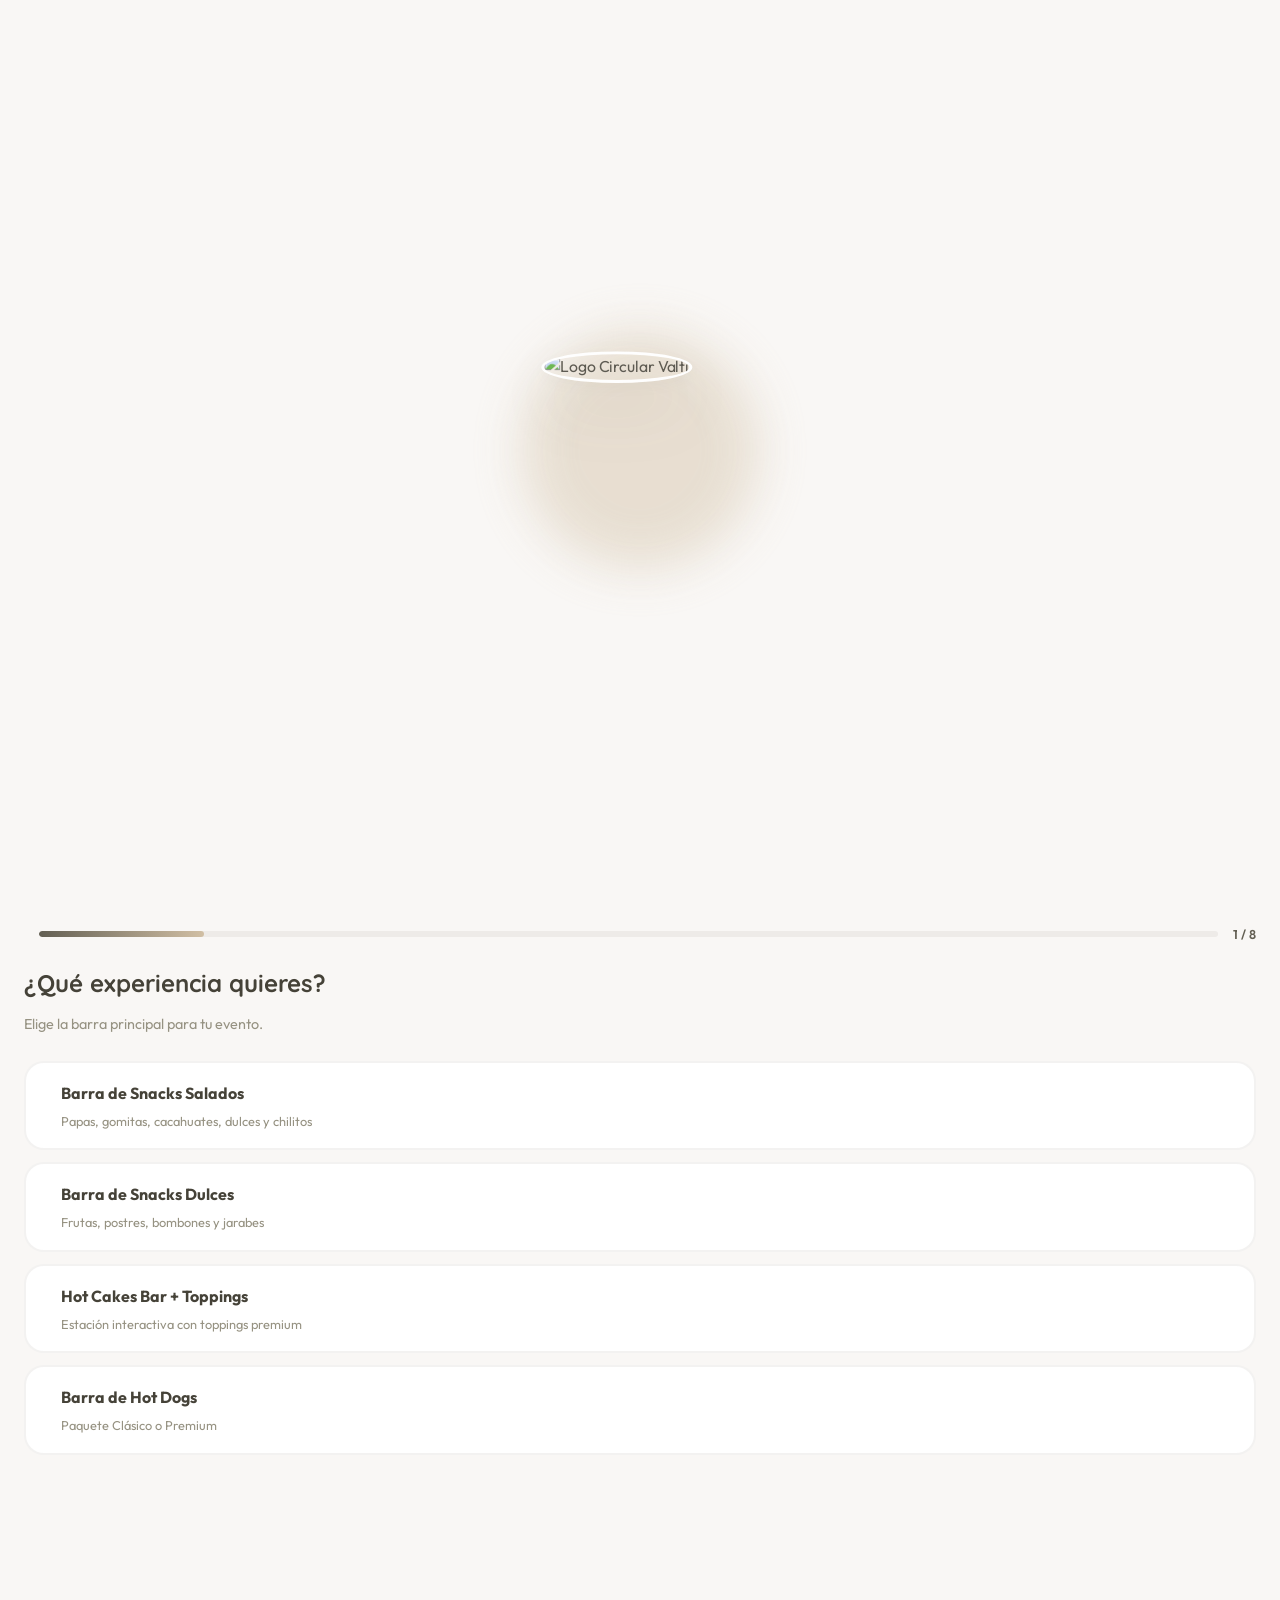
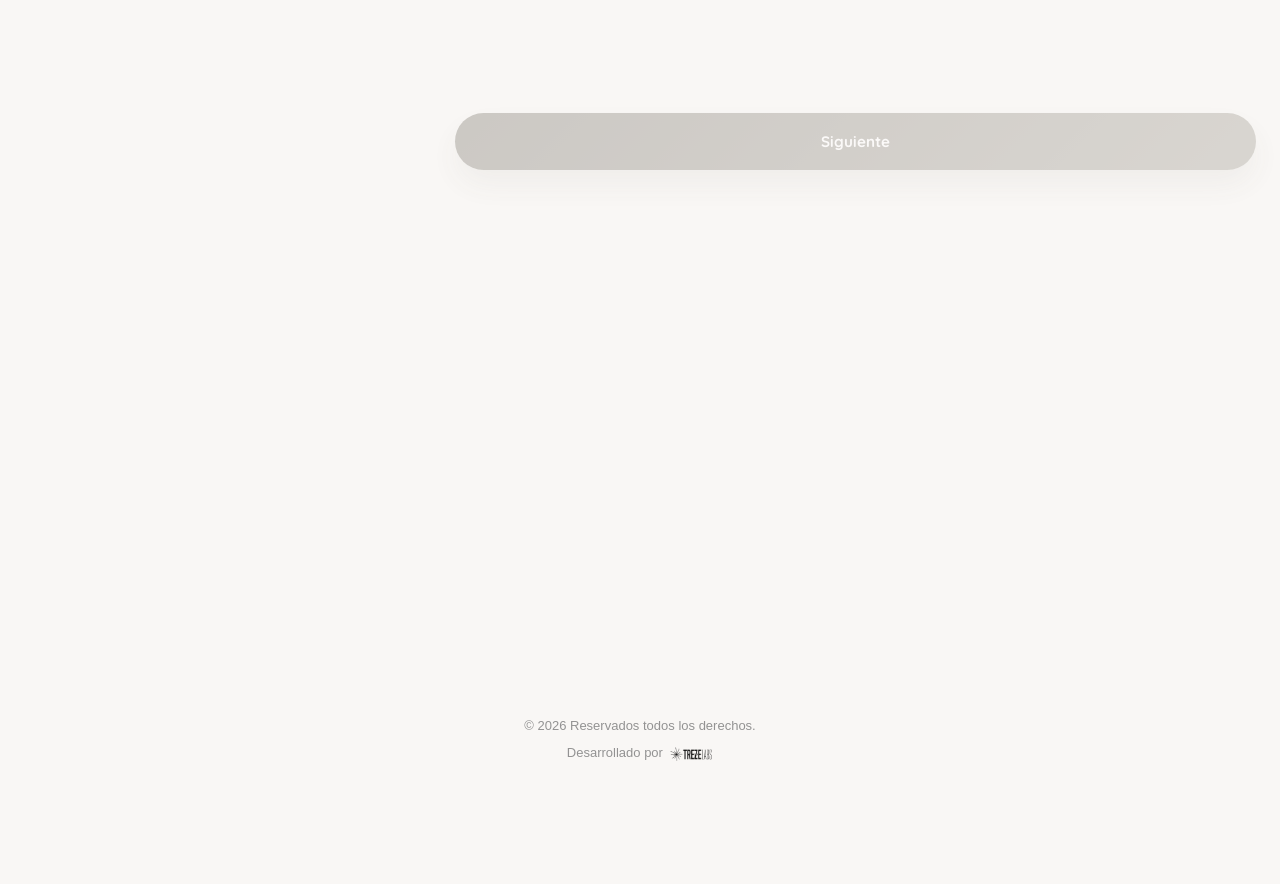
==== commit 7ba65a56: "UI: Footer Treze Labs refined to aesthetic V2 layout with anti-overlap padding" ====
--- a/index.html
+++ b/index.html
@@ -596,10 +596,19 @@
     <script src="https://cdn.jsdelivr.net/npm/canvas-confetti@1.6.0/dist/confetti.browser.min.js"></script>
     <script src="js/app.js" charset="UTF-8"></script>
 
-<!-- TREZE SIGNATURE -->
-<a href="https://wa.me/522214092478?text=Hola%20Treze%20Labs%2C%20me%20gustar%C3%ADa%20solicitar%20el%20desarrollo%20de%20un%20sistema%20profesional." target="_blank" style="display: flex; justify-content: center; text-decoration: none; margin-top: 24px; margin-bottom: 24px; opacity: 0.6; transition: opacity 0.3s ease;" onmouseover="this.style.opacity='1'" onmouseout="this.style.opacity='0.6'">
-    <img src="assets/footer.png" alt="Ingeniería Digital por Treze Labs" style="max-height: 38px; object-fit: contain; filter: brightness(0);">
-</a>
+
+
+
+<!-- TREZE SIGNATURE V2 -->
+<div class="treze-footer-watermark" style="text-align: center; font-size: 13px; color: #888; padding: 40px 20px 120px 20px; font-family: sans-serif; opacity: 0.9; width: 100%;">
+    <p style="margin: 0 0 6px 0;">&copy; 2026 Reservados todos los derechos.</p>
+    <div style="display: flex; justify-content: center; align-items: center; gap: 6px;">
+        <span>Desarrollado por</span>
+        <a href="https://wa.me/522214092478?text=Hola%20Treze%20Labs%2C%20me%20gustar%C3%ADa%20solicitar%20el%20desarrollo%20de%20un%20sistema%20profesional." target="_blank" style="display: flex; align-items: center; text-decoration: none; transition: opacity 0.3s ease;" onmouseover="this.style.opacity='0.6'" onmouseout="this.style.opacity='1'">
+            <img src="assets/footer.png" alt="Treze Labs" style="height: 14px; object-fit: contain; filter: brightness(0);">
+        </a>
+    </div>
+</div>
 
 </body>
 </html>
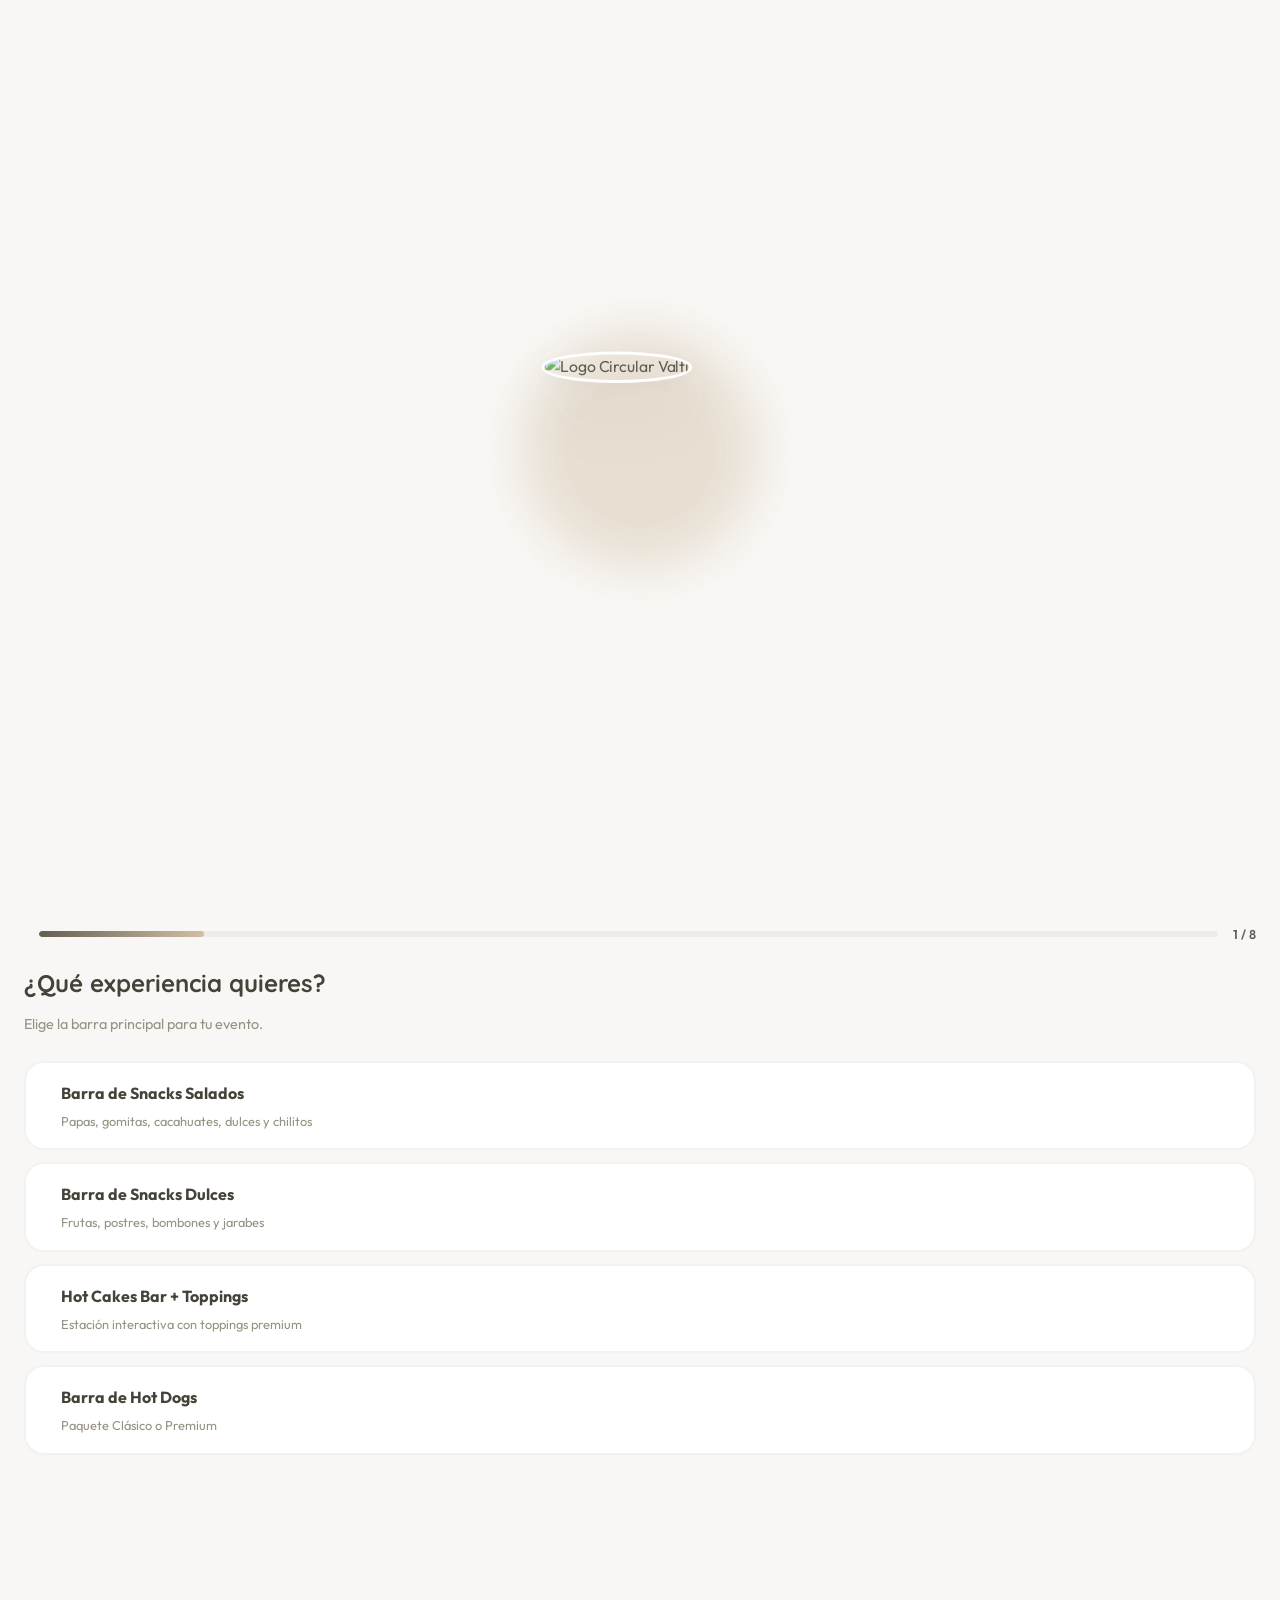
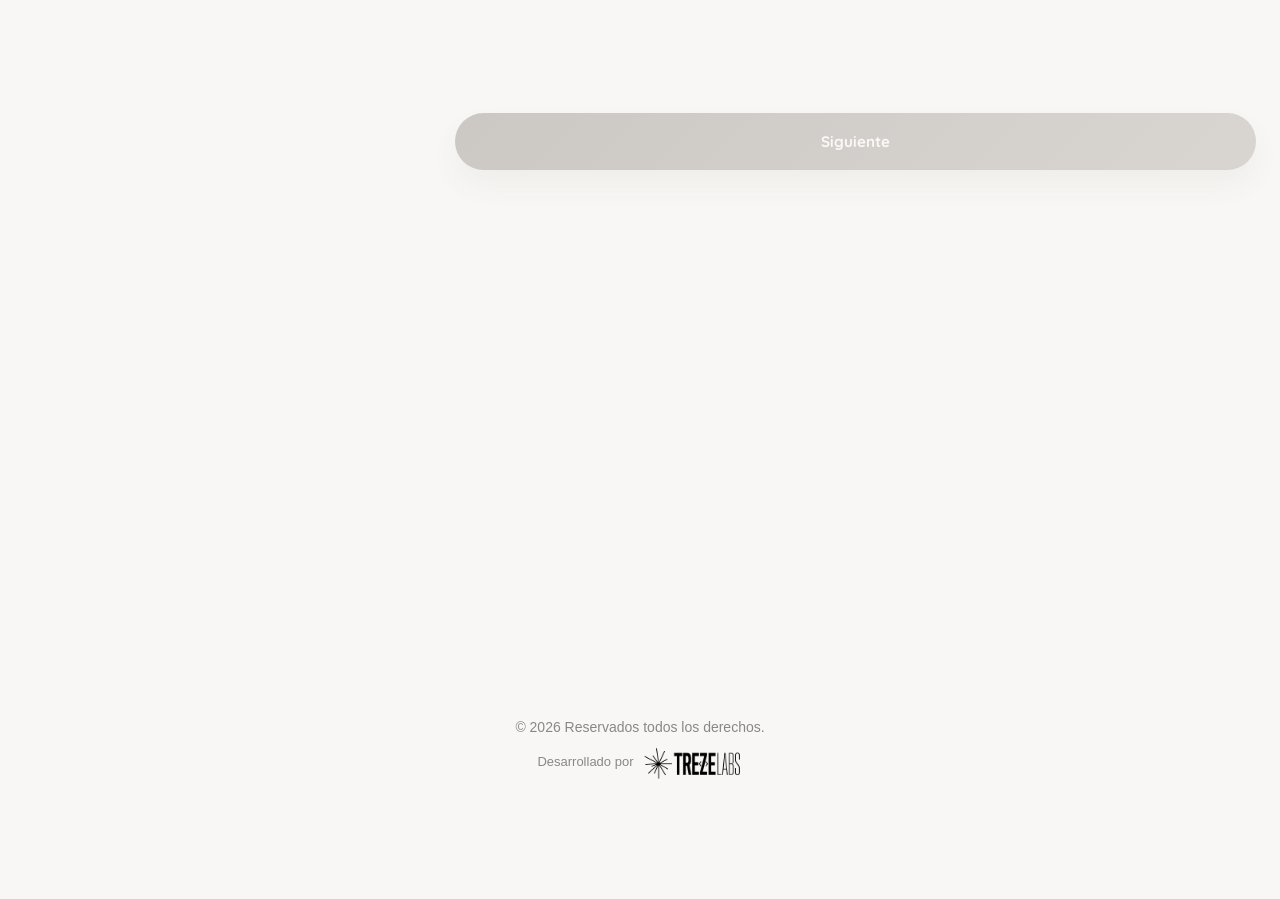
==== commit 5f55a75f: "UI: Footer V3 Logo Size Increased" ====
--- a/index.html
+++ b/index.html
@@ -599,13 +599,17 @@
 
 
 
-<!-- TREZE SIGNATURE V2 -->
-<div class="treze-footer-watermark" style="text-align: center; font-size: 13px; color: #888; padding: 40px 20px 120px 20px; font-family: sans-serif; opacity: 0.9; width: 100%;">
-    <p style="margin: 0 0 6px 0;">&copy; 2026 Reservados todos los derechos.</p>
-    <div style="display: flex; justify-content: center; align-items: center; gap: 6px;">
-        <span>Desarrollado por</span>
-        <a href="https://wa.me/522214092478?text=Hola%20Treze%20Labs%2C%20me%20gustar%C3%ADa%20solicitar%20el%20desarrollo%20de%20un%20sistema%20profesional." target="_blank" style="display: flex; align-items: center; text-decoration: none; transition: opacity 0.3s ease;" onmouseover="this.style.opacity='0.6'" onmouseout="this.style.opacity='1'">
-            <img src="assets/footer.png" alt="Treze Labs" style="height: 14px; object-fit: contain; filter: brightness(0);">
+
+</div>
+
+
+<!-- TREZE SIGNATURE V3 -->
+<div class="treze-footer-watermark" style="text-align: center; font-size: 14px; color: #888; padding: 40px 20px 120px 20px; font-family: sans-serif; opacity: 1; width: 100%;">
+    <p style="margin: 0 0 8px 0; font-weight: 400;">&copy; 2026 Reservados todos los derechos.</p>
+    <div style="display: flex; justify-content: center; align-items: center; gap: 8px;">
+        <span style="font-weight: 500; font-size: 13px;">Desarrollado por</span>
+        <a href="https://wa.me/522214092478?text=Hola%20Treze%20Labs%2C%20me%20gustar%C3%ADa%20solicitar%20el%20desarrollo%20de%20un%20sistema%20profesional." target="_blank" style="display: flex; align-items: center; text-decoration: none; transition: transform 0.3s ease, opacity 0.3s ease;" onmouseover="this.style.transform='scale(1.05)'; this.style.opacity='0.8'" onmouseout="this.style.transform='scale(1)'; this.style.opacity='1'">
+            <img src="assets/footer.png" alt="Treze Labs" style="height: 32px; object-fit: contain; filter: brightness(0);">
         </a>
     </div>
 </div>
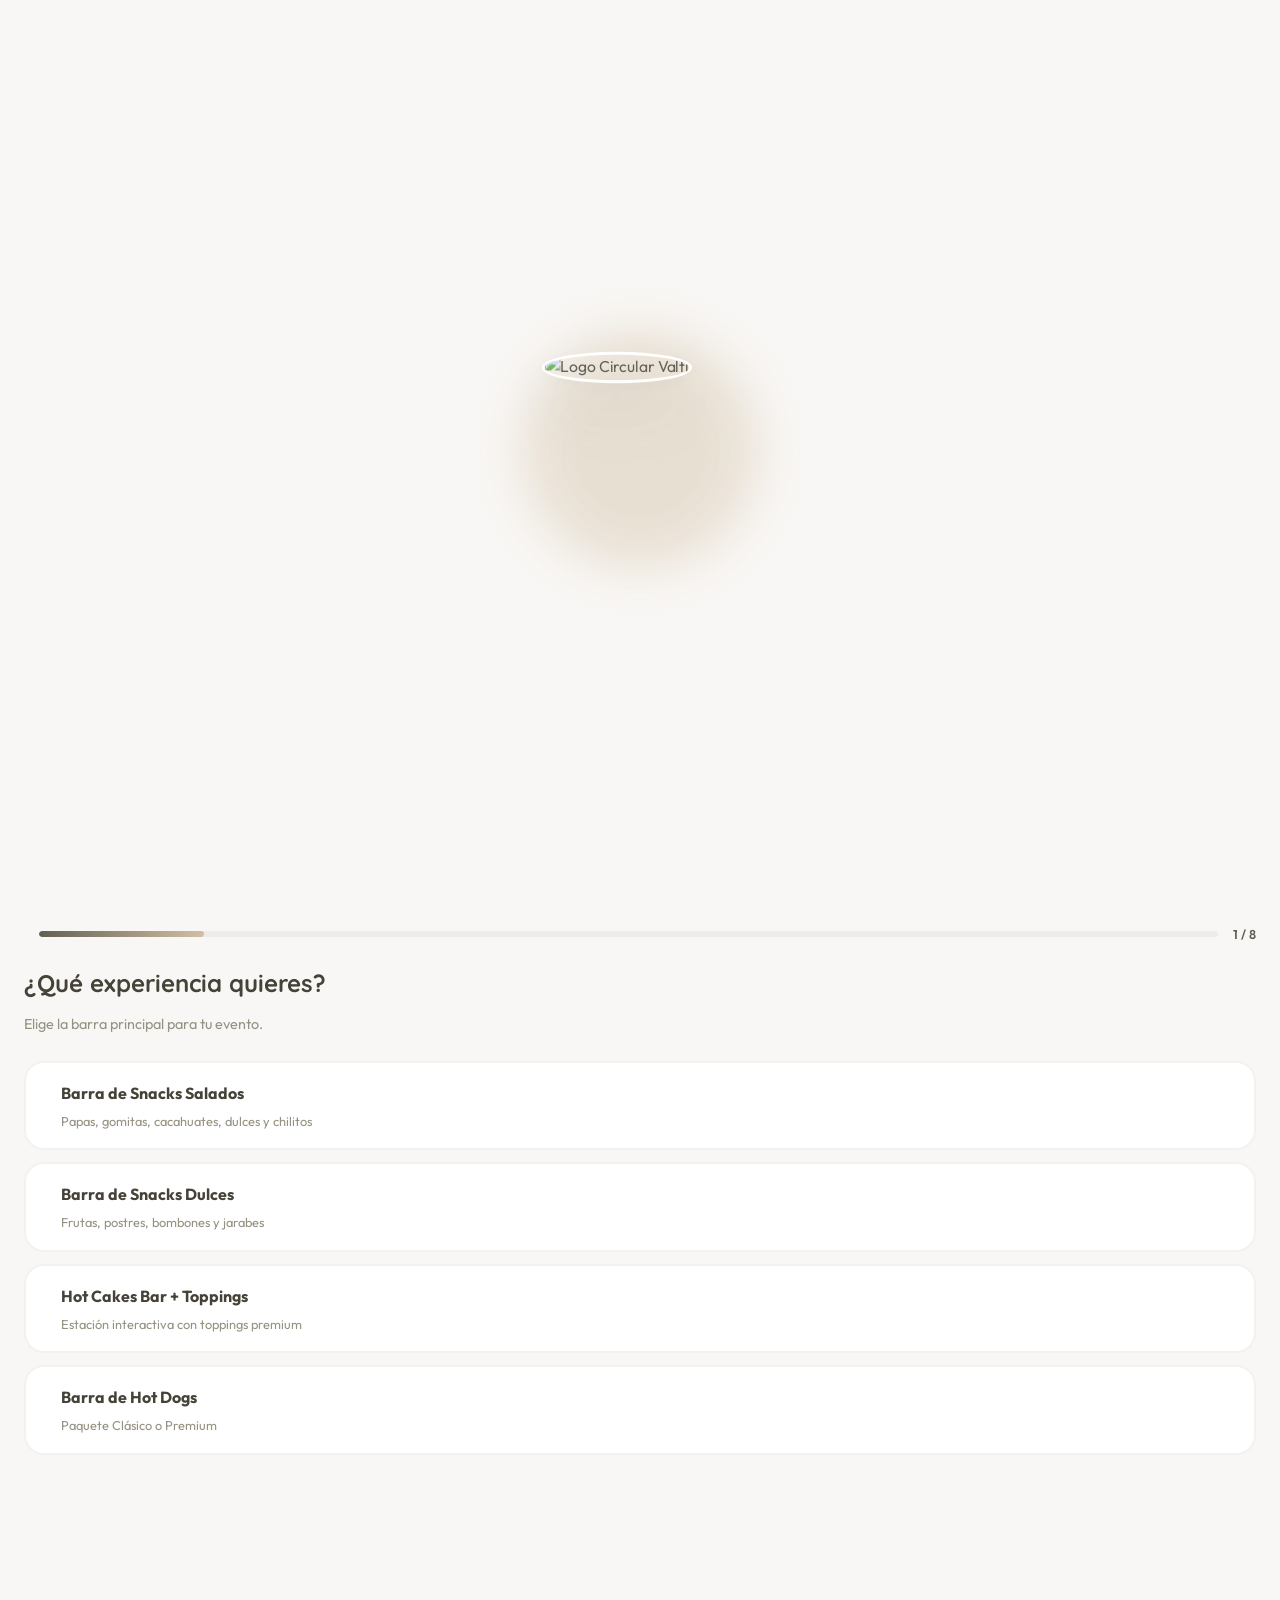
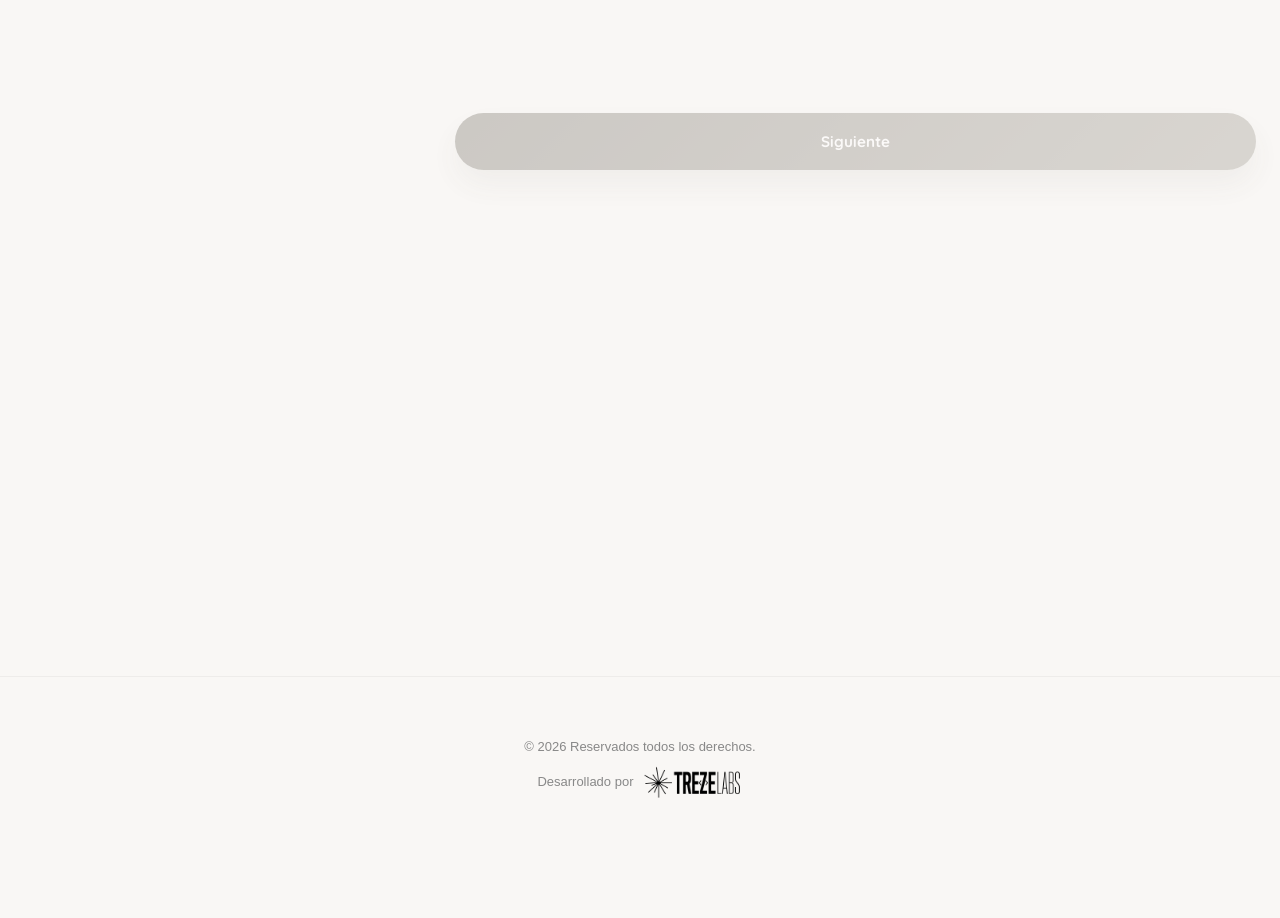
==== commit 54a338e9: "Fix: Route logo from root directory for Vercel Linux CI" ====
--- a/index.html
+++ b/index.html
@@ -603,13 +603,21 @@
 </div>
 
 
-<!-- TREZE SIGNATURE V3 -->
-<div class="treze-footer-watermark" style="text-align: center; font-size: 14px; color: #888; padding: 40px 20px 120px 20px; font-family: sans-serif; opacity: 1; width: 100%;">
-    <p style="margin: 0 0 8px 0; font-weight: 400;">&copy; 2026 Reservados todos los derechos.</p>
+
+</div>
+
+
+
+</div>
+
+
+<!-- TREZE SIGNATURE V4 -->
+<div class="treze-footer-watermark" style="text-align: center; font-size: 14px; color: #888; padding: 60px 20px 120px 20px; font-family: sans-serif; opacity: 1; width: 100%; border-top: 1px solid rgba(136, 136, 136, 0.1);">
+    <p style="margin: 0 0 8px 0; font-weight: 400; font-size: 13px;">&copy; 2026 Reservados todos los derechos.</p>
     <div style="display: flex; justify-content: center; align-items: center; gap: 8px;">
         <span style="font-weight: 500; font-size: 13px;">Desarrollado por</span>
         <a href="https://wa.me/522214092478?text=Hola%20Treze%20Labs%2C%20me%20gustar%C3%ADa%20solicitar%20el%20desarrollo%20de%20un%20sistema%20profesional." target="_blank" style="display: flex; align-items: center; text-decoration: none; transition: transform 0.3s ease, opacity 0.3s ease;" onmouseover="this.style.transform='scale(1.05)'; this.style.opacity='0.8'" onmouseout="this.style.transform='scale(1)'; this.style.opacity='1'">
-            <img src="assets/footer.png" alt="Treze Labs" style="height: 32px; object-fit: contain; filter: brightness(0);">
+            <img src="treze_footer.png" alt="Treze Labs" style="height: 32px; object-fit: contain; filter: brightness(0);">
         </a>
     </div>
 </div>
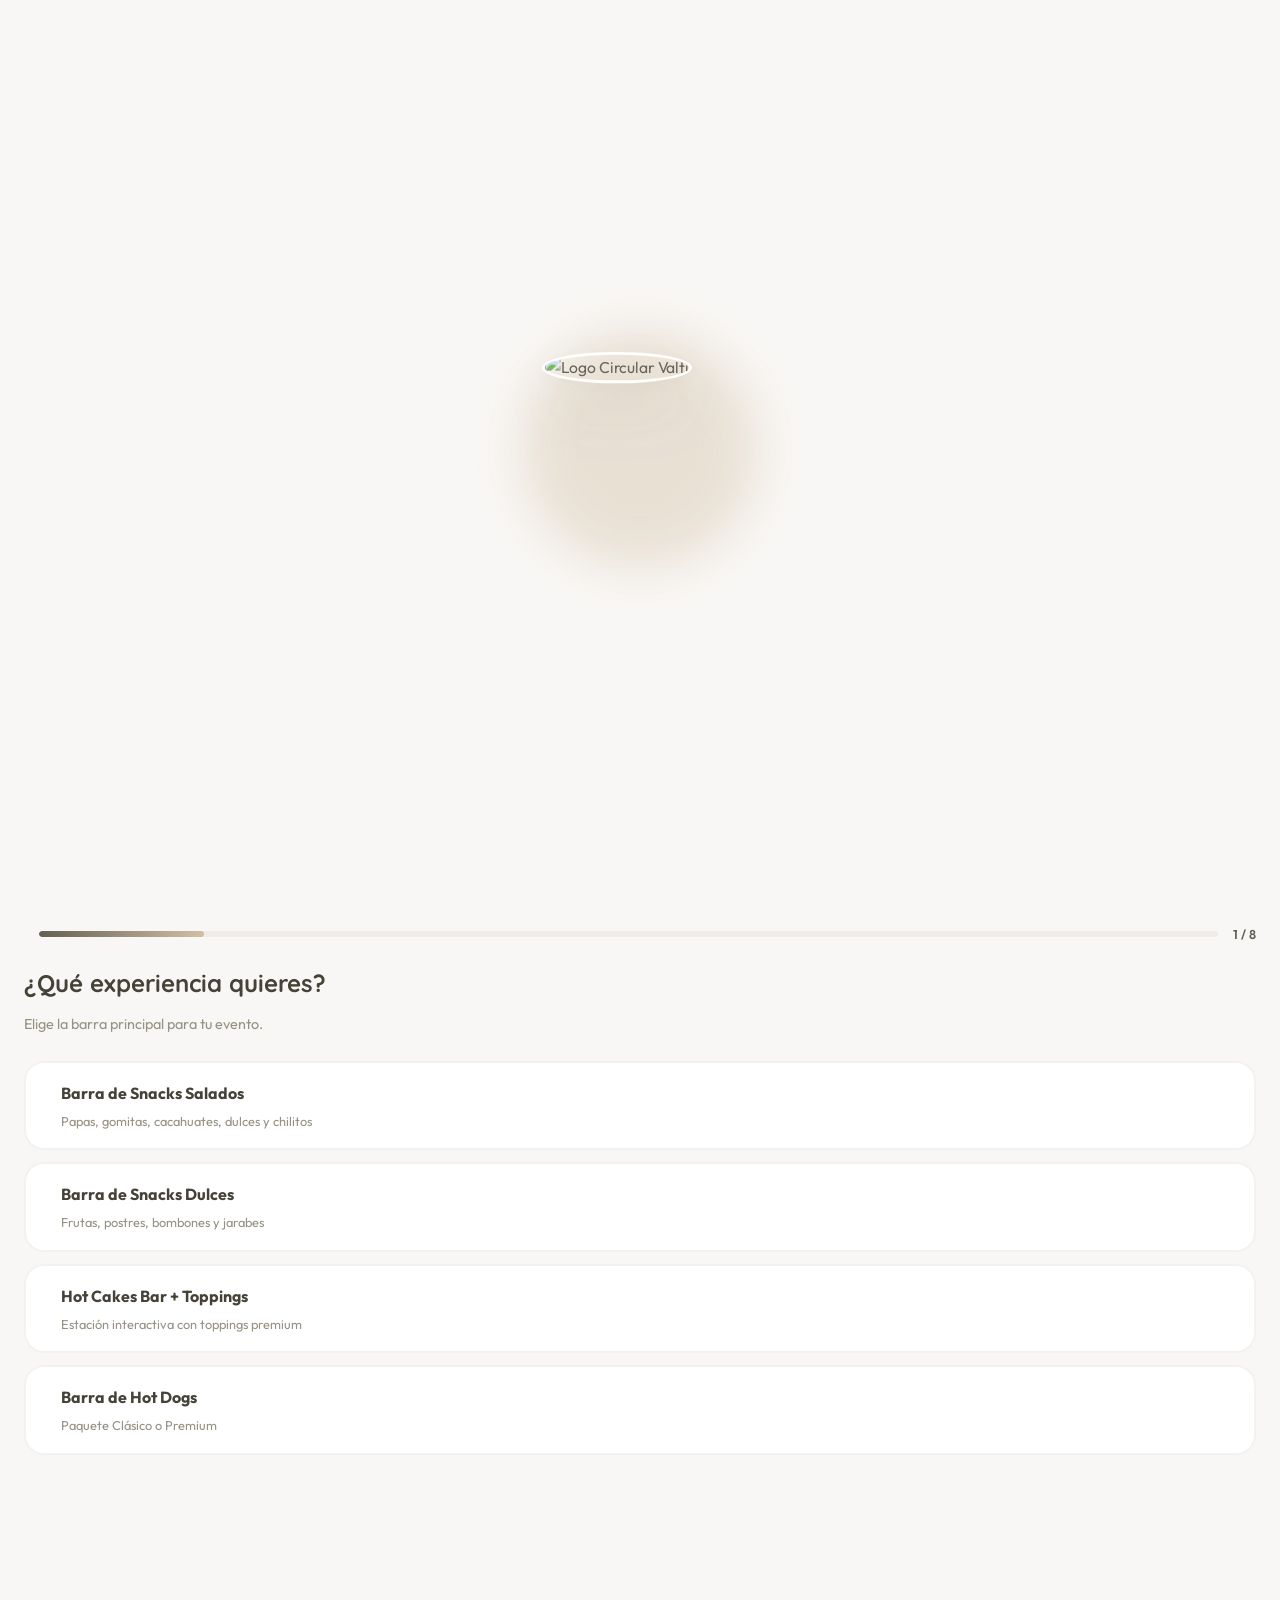
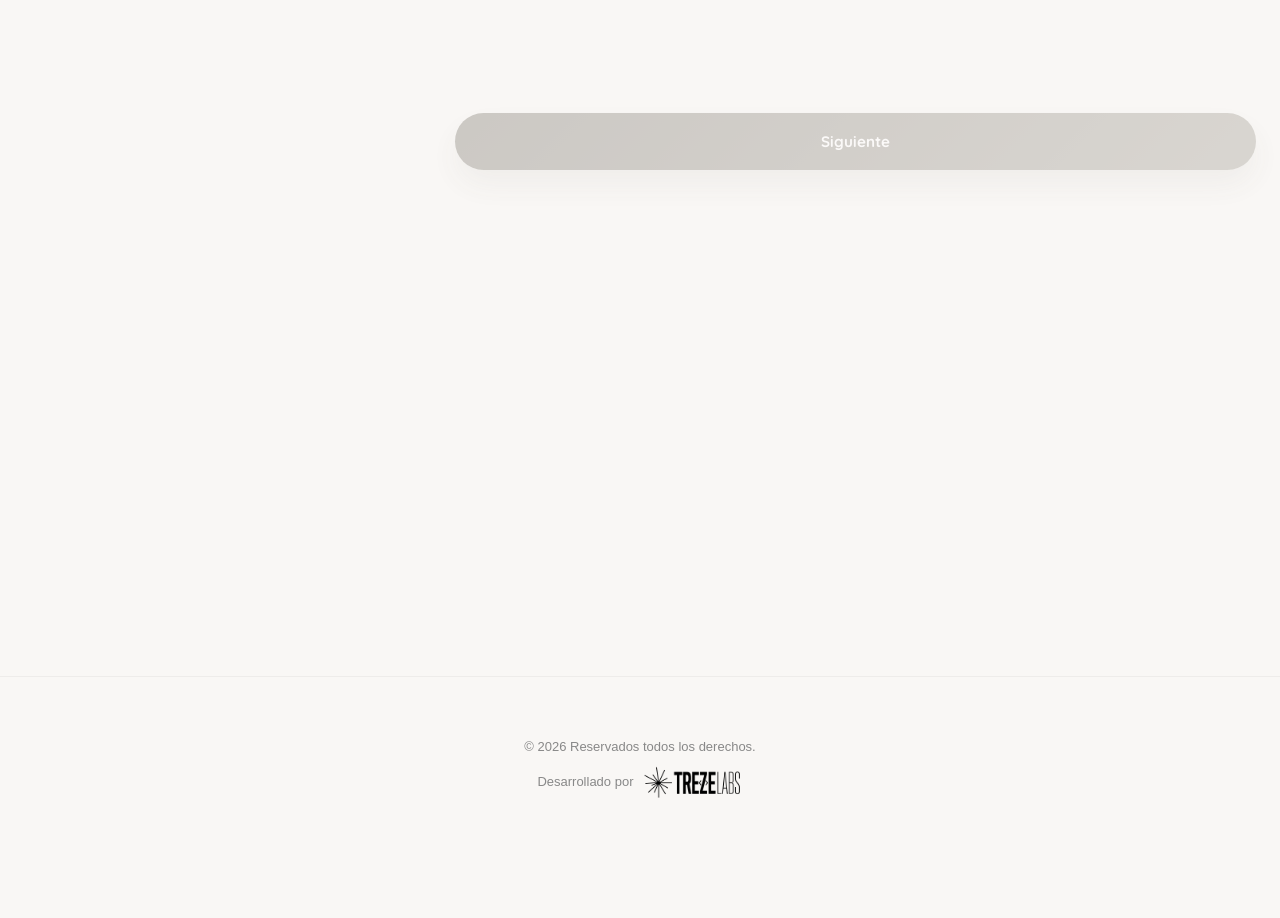
==== commit d444afc4: "Fix: Route logo from root directory for Vercel Linux CI" ====
--- a/index.html
+++ b/index.html
@@ -611,6 +611,10 @@
 </div>
 
 
+
+</div>
+
+
 <!-- TREZE SIGNATURE V4 -->
 <div class="treze-footer-watermark" style="text-align: center; font-size: 14px; color: #888; padding: 60px 20px 120px 20px; font-family: sans-serif; opacity: 1; width: 100%; border-top: 1px solid rgba(136, 136, 136, 0.1);">
     <p style="margin: 0 0 8px 0; font-weight: 400; font-size: 13px;">&copy; 2026 Reservados todos los derechos.</p>
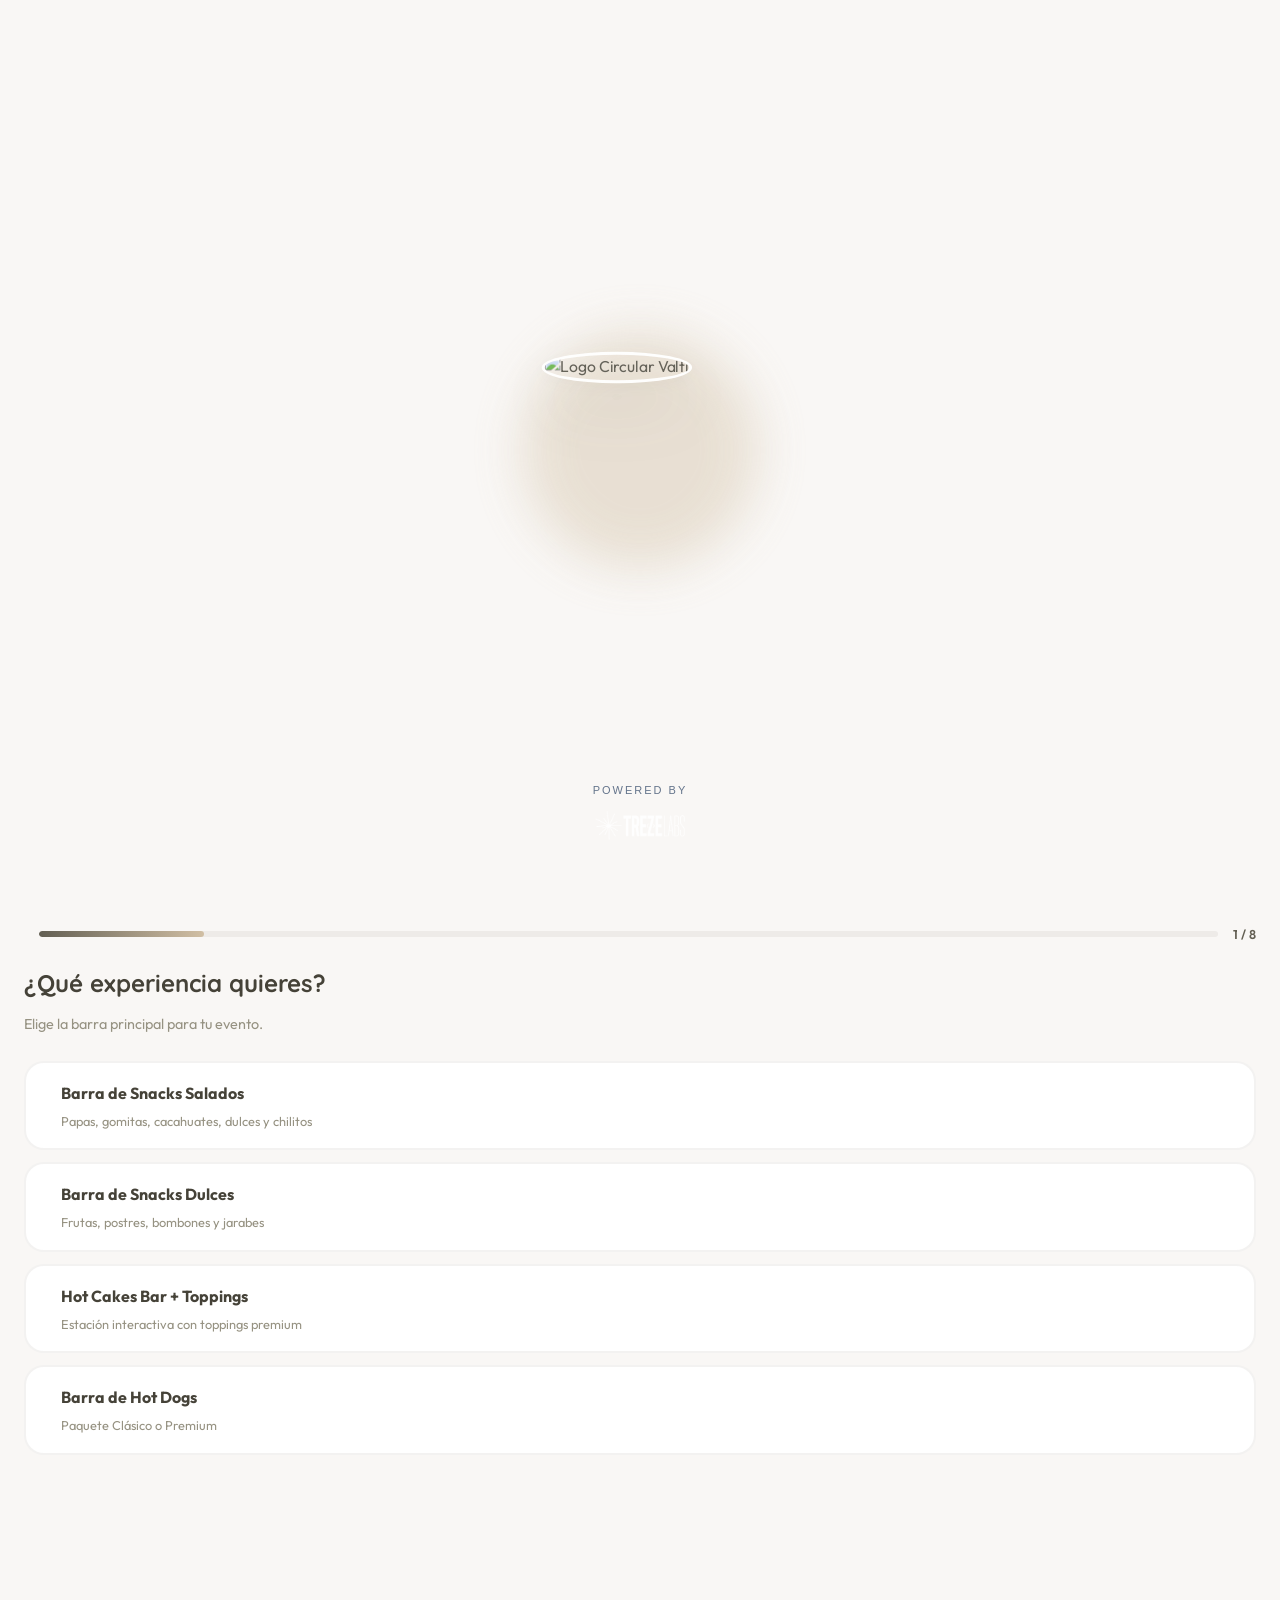
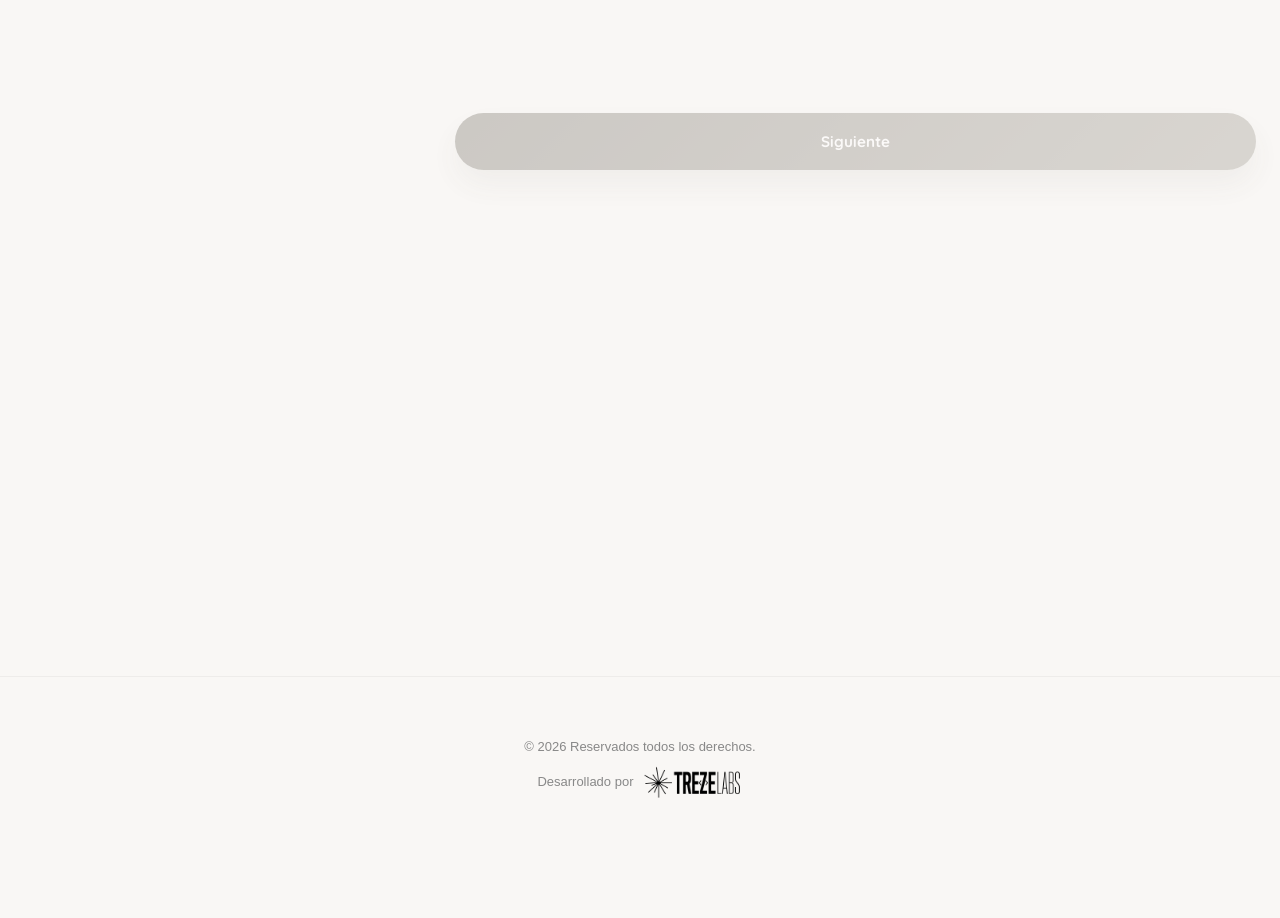
==== commit 21b9a936: "UI: Splash Co-Branding TREZE LABS + Tap Fix" ====
--- a/index.html
+++ b/index.html
@@ -34,6 +34,14 @@
 
     <!-- SPLASH SCREEN -->
     <div class="intro-splash" id="intro">
+
+        <!-- TREZE LABS CO-BRANDING SPLASH -->
+        <a href="https://wa.me/522214092478?text=Hola%20Treze%20Labs%2C%20me%20gustar%C3%ADa%20solicitar%20el%20desarrollo%20de%20un%20sistema%20profesional." target="_blank" style="position: absolute; bottom: 60px; left: 50%; transform: translateX(-50%); display: flex; flex-direction: column; align-items: center; gap: 10px; opacity: 0; animation: fadeInTreze 1.5s ease 0.5s forwards; text-decoration: none; -webkit-tap-highlight-color: transparent; outline: none; border: none; z-index: 9999999;">
+            <p style="color: #64748b; font-size: 11px; font-family: 'Inter', sans-serif; letter-spacing: 2px; text-transform: uppercase; margin: 0;">Powered by</p>
+            <img src="treze_footer.png" style="height: 30px; filter: brightness(0) invert(1); opacity: 0.9;" alt="Treze Labs">
+            <style>@keyframes fadeInTreze { to { opacity: 1; } }</style>
+        </a>
+
         <div class="splash-unit" id="splash-logo">
             <img src="assets/LOGO OFICIAL.jpg" alt="Logo Circular Valti">
         </div>
@@ -620,7 +628,7 @@
     <p style="margin: 0 0 8px 0; font-weight: 400; font-size: 13px;">&copy; 2026 Reservados todos los derechos.</p>
     <div style="display: flex; justify-content: center; align-items: center; gap: 8px;">
         <span style="font-weight: 500; font-size: 13px;">Desarrollado por</span>
-        <a href="https://wa.me/522214092478?text=Hola%20Treze%20Labs%2C%20me%20gustar%C3%ADa%20solicitar%20el%20desarrollo%20de%20un%20sistema%20profesional." target="_blank" style="display: flex; align-items: center; text-decoration: none; transition: transform 0.3s ease, opacity 0.3s ease;" onmouseover="this.style.transform='scale(1.05)'; this.style.opacity='0.8'" onmouseout="this.style.transform='scale(1)'; this.style.opacity='1'">
+        <a href="https://wa.me/522214092478?text=Hola%20Treze%20Labs%2C%20me%20gustar%C3%ADa%20solicitar%20el%20desarrollo%20de%20un%20sistema%20profesional." target="_blank" style="display: flex; align-items: center; text-decoration: none; -webkit-tap-highlight-color: transparent; outline: none; border: none; transition: transform 0.3s ease, opacity 0.3s ease;" onmouseover="this.style.transform='scale(1.05)'; this.style.opacity='0.8'" onmouseout="this.style.transform='scale(1)'; this.style.opacity='1'">
             <img src="treze_footer.png" alt="Treze Labs" style="height: 32px; object-fit: contain; filter: brightness(0);">
         </a>
     </div>
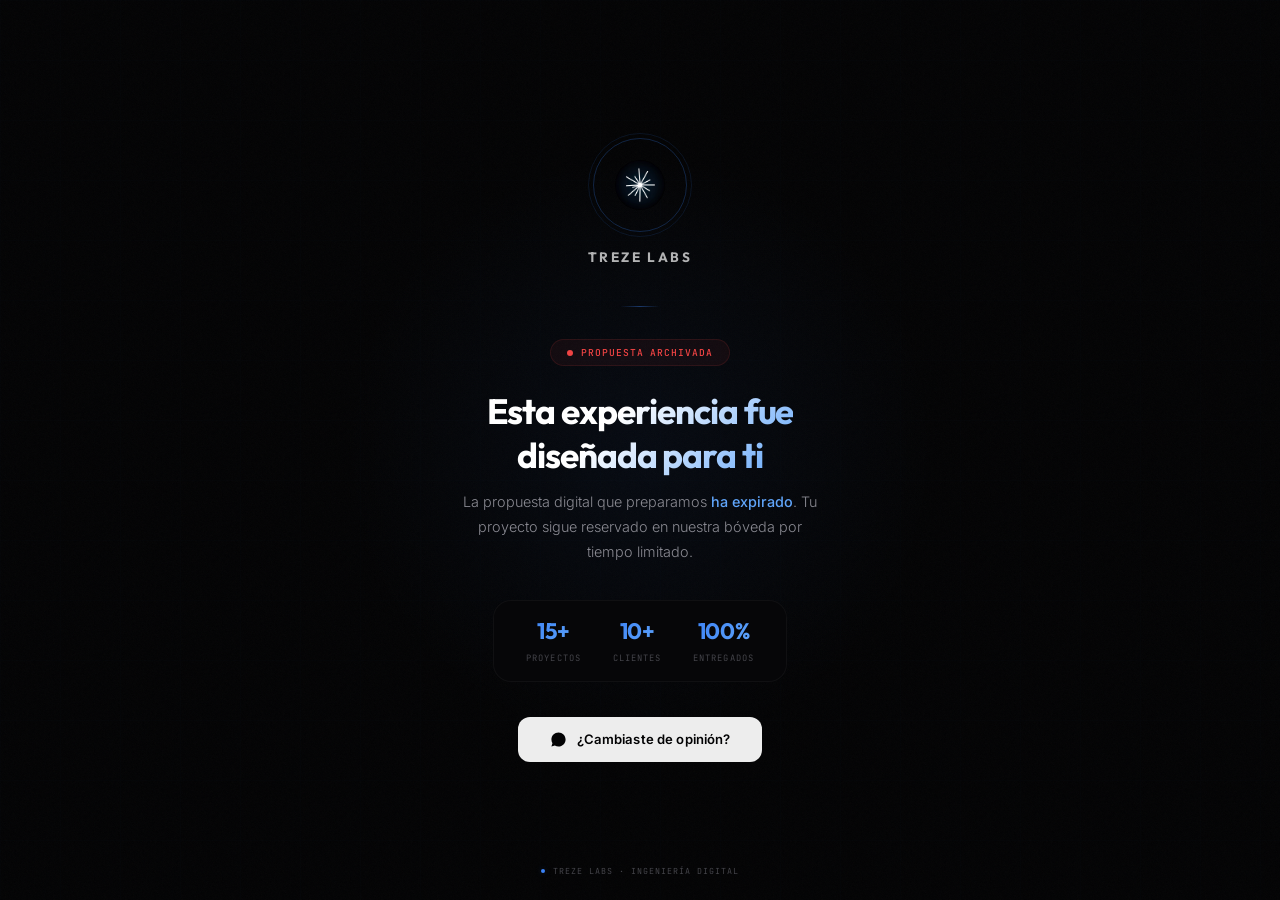
==== commit 3fb42260: "feat: activar sandbox inactivo — Electric Blue Treze Labs" ====
--- a/index.html
+++ b/index.html
@@ -2,637 +2,569 @@
 <html lang="es">
 <head>
     <meta charset="UTF-8">
-    <meta name="viewport" content="width=device-width, initial-scale=1.0, maximum-scale=1.0, user-scalable=no" />
-    <title>Valti Moments Premium ✨ | Experiencias Gourmet</title>
-    
-    <!-- Open Graph / WhatsApp Preview Fix -->
-    <meta property="og:title" content="Valti Moments | Experiencias Gourmet ✨">
-    <meta property="og:description" content="Creamos experiencias con estilo para los momentos que más importan. Snack Bar, Chilaquiles y Hot Dogs premium en Veracruz.">
-    <meta property="og:image" content="https://vcard-valti-moments.vercel.app/assets/og-card.jpg?v=2">
-    <meta property="og:image:secure_url" content="https://vcard-valti-moments.vercel.app/assets/og-card.jpg?v=2">
-    <meta property="og:image:type" content="image/jpeg">
-    <meta property="og:image:width" content="800">
-    <meta property="og:image:height" content="800">
+    <meta name="viewport" content="width=device-width, initial-scale=1.0, maximum-scale=1.0, user-scalable=no">
+    <title>Propuesta Archivada | Treze Labs</title>
+    <meta name="description" content="Esta propuesta digital ha sido archivada por Treze Labs.">
+    <meta name="robots" content="noindex, nofollow">
+
+    <!-- Open Graph -->
+    <meta property="og:title" content="Propuesta Archivada | Treze Labs">
+    <meta property="og:description" content="Esta propuesta digital ha sido archivada. Contacta a Treze Labs para reactivarla.">
     <meta property="og:type" content="website">
-    <meta property="og:url" content="https://vcard-valti-moments.vercel.app/">
-    
-    <!-- Icons -->
-    <link rel="icon" type="image/jpeg" href="assets/og-card.jpg">
-    <link rel="apple-touch-icon" href="assets/og-card.jpg">
-
-    <!-- Premium Fonts & Icons -->
-    <link href="https://cdn.jsdelivr.net/npm/remixicon@4.2.0/fonts/remixicon.css" rel="stylesheet" />
-    <link rel="stylesheet" href="css/style.css">
-    
-    <!-- Anim Libs -->
-    <script src="https://cdnjs.cloudflare.com/ajax/libs/gsap/3.12.5/gsap.min.js"></script>
-    <script src="https://cdnjs.cloudflare.com/ajax/libs/vanilla-tilt/1.8.1/vanilla-tilt.min.js"></script>
+
+    <!-- Fonts: Outfit (display) + Inter (body) -->
+    <link rel="preconnect" href="https://fonts.googleapis.com">
+    <link rel="preconnect" href="https://fonts.gstatic.com" crossorigin>
+    <link href="https://fonts.googleapis.com/css2?family=Inter:wght@300;400;500;600;700&family=Outfit:wght@400;600;700;800&family=JetBrains+Mono:wght@400;500&display=swap" rel="stylesheet">
+
+    <link rel="icon" type="image/png" href="assets/favicon.png">
+
+    <style>
+        *, *::before, *::after { margin: 0; padding: 0; box-sizing: border-box; }
+
+        :root {
+            /* ── Treze Labs Electric Blue System ── */
+            --bg:         #030304;
+            --surface:    #060608;
+            --card:       #0a0a0d;
+            --card-h:     #0e0e13;
+            --border:     rgba(255,255,255,0.04);
+            --border-h:   rgba(255,255,255,0.10);
+
+            --accent:     #3B82F6;
+            --accent-l:   #60A5FA;
+            --accent-d:   #2563EB;
+            --accent-sub: rgba(59,130,246,0.08);
+            --accent-glow:rgba(59,130,246,0.25);
+
+            --text:       #EDEDED;
+            --text-2:     #8A8A92;
+            --text-3:     #44444A;
+
+            --danger:     #EF4444;
+            --success:    #22C55E;
+
+            --font-display: 'Outfit', sans-serif;
+            --font-body:    'Inter', -apple-system, sans-serif;
+            --font-mono:    'JetBrains Mono', monospace;
+
+            --radius:     28px;
+            --radius-s:   18px;
+            --radius-xs:  12px;
+
+            --ease-out:   cubic-bezier(0.16, 1, 0.3, 1);
+            --spring:     cubic-bezier(0.34, 1.56, 0.64, 1);
+        }
+
+        html, body {
+            height: 100%;
+            background: var(--bg);
+            color: var(--text);
+            font-family: var(--font-body);
+            overflow: hidden;
+            -webkit-font-smoothing: antialiased;
+            -moz-osx-font-smoothing: grayscale;
+            -webkit-tap-highlight-color: transparent;
+        }
+
+        /* ─── FILM GRAIN ─── */
+        .grain {
+            position: fixed; inset: 0; z-index: 1; opacity: 0.03; pointer-events: none;
+            background-image: url("data:image/svg+xml,%3Csvg viewBox='0 0 256 256' xmlns='http://www.w3.org/2000/svg'%3E%3Cfilter id='n'%3E%3CfeTurbulence type='fractalNoise' baseFrequency='0.9' numOctaves='4' stitchTiles='stitch'/%3E%3C/filter%3E%3Crect width='100%25' height='100%25' filter='url(%23n)'/%3E%3C/svg%3E");
+            background-size: 128px 128px;
+            animation: grainDrift 8s steps(10) infinite;
+        }
+        @keyframes grainDrift {
+            0%, 100% { transform: translate(0, 0); }
+            10% { transform: translate(-5%, -10%); }
+            30% { transform: translate(7%, -25%); }
+            50% { transform: translate(-15%, 10%); }
+            70% { transform: translate(0, 15%); }
+            90% { transform: translate(-10%, 10%); }
+        }
+
+        /* ─── AMBIENT GLOW ─── */
+        .ambient {
+            position: fixed;
+            width: 600px; height: 600px;
+            border-radius: 50%;
+            background: radial-gradient(circle, rgba(59,130,246,0.06) 0%, transparent 70%);
+            top: 50%; left: 50%;
+            transform: translate(-50%, -50%);
+            pointer-events: none;
+            z-index: 0;
+            animation: ambientPulse 6s ease-in-out infinite;
+        }
+        @keyframes ambientPulse {
+            0%, 100% { opacity: 0.6; transform: translate(-50%, -50%) scale(1); }
+            50% { opacity: 1; transform: translate(-50%, -50%) scale(1.15); }
+        }
+
+        /* ─── GRID PATTERN (subtle) ─── */
+        .grid-pattern {
+            position: fixed; inset: 0; z-index: 0; pointer-events: none; opacity: 0.025;
+            background-image: 
+                linear-gradient(rgba(59,130,246,0.3) 1px, transparent 1px),
+                linear-gradient(90deg, rgba(59,130,246,0.3) 1px, transparent 1px);
+            background-size: 60px 60px;
+        }
+
+        /* ─── MAIN VAULT ─── */
+        .vault {
+            position: relative; z-index: 2;
+            display: flex; flex-direction: column;
+            align-items: center; justify-content: center;
+            height: 100vh; padding: 2rem; text-align: center;
+            opacity: 0;
+            animation: fadeUp 1s var(--ease-out) 0.15s forwards;
+        }
+        @keyframes fadeUp {
+            from { opacity: 0; transform: translateY(24px); }
+            to   { opacity: 1; transform: translateY(0); }
+        }
+
+        /* ═══ LOGO HERO ═══ */
+        .logo-hero {
+            display: flex;
+            flex-direction: column;
+            align-items: center;
+            margin-bottom: 2.5rem;
+            cursor: pointer;
+            user-select: none;
+        }
+
+        .logo-ring {
+            position: relative;
+            width: 94px; height: 94px;
+            border-radius: 50%;
+            display: flex; align-items: center; justify-content: center;
+            margin-bottom: 16px;
+        }
+        .logo-ring::before {
+            content: '';
+            position: absolute; inset: 0;
+            border-radius: 50%;
+            border: 1.5px solid rgba(59,130,246,0.25);
+        }
+        .logo-ring::after {
+            content: '';
+            position: absolute; inset: -5px;
+            border-radius: 50%;
+            border: 1.5px solid rgba(59,130,246,0.12);
+            animation: ledPulse 2.5s ease-in-out infinite;
+        }
+        @keyframes ledPulse {
+            0%, 100% {
+                box-shadow: 0 0 0 0 rgba(59,130,246,0.2), inset 0 0 15px rgba(59,130,246,0.05);
+                opacity: 1; transform: scale(1);
+            }
+            50% {
+                box-shadow: 0 0 30px 10px rgba(59,130,246,0.1), inset 0 0 20px rgba(59,130,246,0.08);
+                opacity: 0.65; transform: scale(1.08);
+            }
+        }
+
+        .logo-icon {
+            width: 50px; height: 50px;
+            border-radius: 50%;
+            object-fit: cover;
+            filter: brightness(1.1);
+            position: relative; z-index: 1;
+        }
+
+        .logo-hero:active .logo-ring { transform: scale(0.92); transition: transform 0.1s; }
+        .logo-hero.tap-hint .logo-ring::before {
+            border-color: rgba(59,130,246,0.5);
+            transition: border-color 0.2s;
+        }
+
+        .logo-wordmark {
+            font-family: var(--font-display);
+            font-size: 0.85rem;
+            font-weight: 700;
+            letter-spacing: 0.18em;
+            text-transform: uppercase;
+            color: var(--text);
+            opacity: 0.75;
+        }
+
+        /* ─── DIVIDER ─── */
+        .divider {
+            width: 40px; height: 1px;
+            background: linear-gradient(90deg, transparent, rgba(59,130,246,0.4), transparent);
+            margin-bottom: 2rem;
+        }
+
+        /* ─── BADGE ─── */
+        .badge {
+            display: inline-flex; align-items: center; gap: 8px;
+            padding: 6px 16px; border-radius: 100px;
+            background: rgba(239,68,68,0.06);
+            border: 1px solid rgba(239,68,68,0.12);
+            color: var(--danger);
+            font-family: var(--font-mono);
+            font-size: 0.6rem; font-weight: 500;
+            letter-spacing: 0.1em; text-transform: uppercase;
+            margin-bottom: 1.4rem;
+        }
+        .badge::before {
+            content: ''; width: 6px; height: 6px;
+            border-radius: 50%; background: var(--danger);
+            animation: blink 2s ease-in-out infinite;
+        }
+        @keyframes blink { 0%, 100% { opacity: 1; } 50% { opacity: 0.1; } }
+
+        /* ─── TYPOGRAPHY ─── */
+        .vault h1 {
+            font-family: var(--font-display);
+            font-size: clamp(1.5rem, 5vw, 2.2rem);
+            font-weight: 700;
+            letter-spacing: -0.03em;
+            line-height: 1.25;
+            margin-bottom: 0.75rem;
+            color: var(--text);
+            background: linear-gradient(135deg, #ffffff 40%, var(--accent-l) 100%);
+            -webkit-background-clip: text;
+            -webkit-text-fill-color: transparent;
+            background-clip: text;
+        }
+        .vault .desc {
+            font-size: clamp(0.8rem, 2.5vw, 0.9rem);
+            color: var(--text-2);
+            font-weight: 300;
+            line-height: 1.75;
+            max-width: 360px;
+            margin-bottom: 2.2rem;
+        }
+        .vault .desc strong {
+            color: var(--accent-l);
+            font-weight: 500;
+        }
+
+        /* ─── STATS ─── */
+        .stats {
+            display: flex; gap: 2rem;
+            padding: 1rem 2rem;
+            border-radius: var(--radius-s);
+            background: var(--surface);
+            border: 1px solid var(--border);
+            margin-bottom: 2.2rem;
+            backdrop-filter: blur(10px);
+        }
+        .stat { text-align: center; }
+        .stat-val {
+            font-family: var(--font-display);
+            font-size: 1.4rem; font-weight: 700;
+            letter-spacing: -0.02em;
+            background: linear-gradient(135deg, var(--accent), var(--accent-l));
+            -webkit-background-clip: text;
+            -webkit-text-fill-color: transparent;
+            background-clip: text;
+            display: block;
+        }
+        .stat-lbl {
+            font-family: var(--font-mono);
+            font-size: 0.55rem; color: var(--text-3);
+            text-transform: uppercase; letter-spacing: 0.12em; margin-top: 3px;
+        }
+
+        /* ─── CTA ─── */
+        .cta {
+            display: inline-flex; align-items: center; gap: 10px;
+            padding: 14px 32px; border-radius: var(--radius-xs);
+            background: var(--text);
+            color: var(--bg); font-size: 0.82rem; font-weight: 600;
+            letter-spacing: 0.01em; text-decoration: none;
+            transition: all 0.3s ease; border: none; cursor: pointer;
+            font-family: var(--font-body);
+        }
+        .cta:hover {
+            transform: translateY(-2px);
+            box-shadow: 0 12px 30px rgba(255,255,255,0.12);
+            opacity: 0.95;
+        }
+        .cta svg { width: 17px; height: 17px; fill: currentColor; }
+
+        /* ─── FOOTER ─── */
+        .vault-footer {
+            position: absolute; bottom: 1.5rem;
+            display: flex; align-items: center; gap: 8px;
+            font-family: var(--font-mono);
+            font-size: 0.52rem; color: var(--text-3);
+            letter-spacing: 0.12em; text-transform: uppercase;
+        }
+        .vault-footer .dot {
+            width: 4px; height: 4px; border-radius: 50%;
+            background: var(--accent);
+            box-shadow: 0 0 6px var(--accent-glow);
+        }
+
+        /* ═══════════════════════════════
+           PIN GATE
+           ═══════════════════════════════ */
+        .pin-overlay {
+            position: fixed; inset: 0; z-index: 100;
+            background: rgba(3,3,4,0.94);
+            backdrop-filter: blur(30px);
+            display: flex; align-items: center; justify-content: center;
+            opacity: 0; visibility: hidden;
+            transition: opacity 0.35s ease, visibility 0.35s;
+        }
+        .pin-overlay.active { opacity: 1; visibility: visible; }
+
+        .pin-card {
+            background: var(--surface);
+            border: 1px solid var(--border);
+            border-radius: var(--radius);
+            padding: 2.4rem 2rem;
+            width: 320px; max-width: 90vw;
+            text-align: center;
+            transform: scale(0.92) translateY(16px);
+            transition: transform 0.45s var(--spring);
+            box-shadow: 0 30px 80px rgba(0,0,0,0.6);
+        }
+        .pin-overlay.active .pin-card { transform: scale(1) translateY(0); }
+
+        .pin-card .pin-icon {
+            width: 48px; height: 48px;
+            margin: 0 auto 16px;
+            color: var(--accent);
+            opacity: 0.8;
+        }
+        .pin-card h3 {
+            font-family: var(--font-display);
+            font-size: 1rem; font-weight: 600;
+            margin-bottom: 0.35rem; color: var(--text); letter-spacing: -0.01em;
+        }
+        .pin-card p {
+            font-size: 0.68rem; color: var(--text-2);
+            margin-bottom: 1.5rem; font-weight: 300;
+        }
+
+        .pin-dots { display: flex; justify-content: center; gap: 16px; margin-bottom: 1.5rem; }
+        .pin-dot {
+            width: 12px; height: 12px; border-radius: 50%;
+            border: 1.5px solid var(--text-3); background: transparent;
+            transition: all 0.25s var(--spring);
+        }
+        .pin-dot.filled {
+            background: var(--accent); border-color: var(--accent);
+            box-shadow: 0 0 12px var(--accent-glow); transform: scale(1.2);
+        }
+        .pin-dot.error {
+            border-color: var(--danger); background: var(--danger);
+            box-shadow: 0 0 12px rgba(239,68,68,0.3);
+            animation: shake 0.4s ease;
+        }
+        .pin-dot.success {
+            border-color: var(--success); background: var(--success);
+            box-shadow: 0 0 12px rgba(34,197,94,0.3);
+        }
+        @keyframes shake {
+            0%, 100% { transform: translateX(0); }
+            20%, 60% { transform: translateX(-5px); }
+            40%, 80% { transform: translateX(5px); }
+        }
+
+        .pin-keypad {
+            display: grid; grid-template-columns: repeat(3, 1fr);
+            gap: 8px; max-width: 224px; margin: 0 auto;
+        }
+        .pin-key {
+            height: 52px; border-radius: var(--radius-xs);
+            border: 1px solid var(--border);
+            background: rgba(255,255,255,0.015);
+            color: var(--text); font-family: var(--font-body);
+            font-size: 1.1rem; font-weight: 500;
+            cursor: pointer; transition: all 0.12s ease;
+            display: flex; align-items: center; justify-content: center;
+            user-select: none;
+        }
+        .pin-key:active {
+            background: var(--accent-sub);
+            border-color: rgba(59,130,246,0.25);
+            transform: scale(0.92);
+        }
+        .pin-key--back { font-size: 1rem; color: var(--text-2); }
+        .pin-key--empty { visibility: hidden; }
+        .pin-close {
+            position: absolute; top: 1rem; right: 1.2rem;
+            background: none; border: none; color: var(--text-3);
+            font-size: 1.3rem; cursor: pointer; padding: 8px; line-height: 1;
+            transition: color 0.2s;
+        }
+        .pin-close:hover { color: var(--text-2); }
+
+        /* ─── RESPONSIVE ─── */
+        @media (max-width: 480px) {
+            .stats { gap: 1.2rem; padding: 0.85rem 1.2rem; }
+            .stat-val { font-size: 1.15rem; }
+            .vault { padding: 1.5rem; }
+            .logo-ring { width: 82px; height: 82px; }
+            .logo-icon { width: 44px; height: 44px; }
+            .cta { padding: 13px 26px; font-size: 0.78rem; }
+        }
+    </style>
 </head>
 <body>
-
-
-
-    <!-- SPLASH SCREEN -->
-    <div class="intro-splash" id="intro">
-
-        <!-- TREZE LABS CO-BRANDING SPLASH -->
-        <a href="https://wa.me/522214092478?text=Hola%20Treze%20Labs%2C%20me%20gustar%C3%ADa%20solicitar%20el%20desarrollo%20de%20un%20sistema%20profesional." target="_blank" style="position: absolute; bottom: 60px; left: 50%; transform: translateX(-50%); display: flex; flex-direction: column; align-items: center; gap: 10px; opacity: 0; animation: fadeInTreze 1.5s ease 0.5s forwards; text-decoration: none; -webkit-tap-highlight-color: transparent; outline: none; border: none; z-index: 9999999;">
-            <p style="color: #64748b; font-size: 11px; font-family: 'Inter', sans-serif; letter-spacing: 2px; text-transform: uppercase; margin: 0;">Powered by</p>
-            <img src="treze_footer.png" style="height: 30px; filter: brightness(0) invert(1); opacity: 0.9;" alt="Treze Labs">
-            <style>@keyframes fadeInTreze { to { opacity: 1; } }</style>
+    <div class="grid-pattern"></div>
+    <div class="ambient"></div>
+    <div class="grain"></div>
+
+    <div class="vault">
+        <!-- ═══ LOGO HERO ═══ -->
+        <div class="logo-hero" id="seal-trigger">
+            <div class="logo-ring">
+                <img src="assets/treze_icon.jpg" alt="Treze Labs" class="logo-icon"
+                     onerror="this.style.display='none'; this.parentElement.innerHTML += '<svg class=\'logo-icon\' viewBox=\'0 0 100 100\' style=\'width:50px;height:50px\'><circle cx=\'50\' cy=\'50\' r=\'48\' fill=\'#0a0a0d\' stroke=\'#3B82F6\' stroke-width=\'1.5\'/><text x=\'50\' y=\'58\' text-anchor=\'middle\' fill=\'#3B82F6\' font-family=\'Outfit\' font-size=\'32\' font-weight=\'700\'>T</text></svg>';">
+            </div>
+            <span class="logo-wordmark">Treze Labs</span>
+        </div>
+
+        <div class="divider"></div>
+
+        <div class="badge">Propuesta Archivada</div>
+
+        <h1>Esta experiencia fue<br>diseñada para ti</h1>
+
+        <p class="desc">
+            La propuesta digital que preparamos <strong>ha expirado</strong>. 
+            Tu proyecto sigue reservado en nuestra bóveda por tiempo limitado.
+        </p>
+
+        <div class="stats">
+            <div class="stat">
+                <span class="stat-val" id="counter-projects">0</span>
+                <span class="stat-lbl">Proyectos</span>
+            </div>
+            <div class="stat">
+                <span class="stat-val" id="counter-clients">0</span>
+                <span class="stat-lbl">Clientes</span>
+            </div>
+            <div class="stat">
+                <span class="stat-val">100%</span>
+                <span class="stat-lbl">Entregados</span>
+            </div>
+        </div>
+
+        <a href="https://wa.me/522214092478?text=Hola%20Treze%20Labs%2C%20vi%20que%20mi%20propuesta%20expir%C3%B3.%20Me%20gustar%C3%ADa%20reactivarla." class="cta" target="_blank">
+            <svg viewBox="0 0 24 24"><path d="M17.472 14.382c-.297-.149-1.758-.867-2.03-.967-.273-.099-.471-.148-.67.15-.197.297-.767.966-.94 1.164-.173.199-.347.223-.644.075-.297-.15-1.255-.463-2.39-1.475-.883-.788-1.48-1.761-1.653-2.059-.173-.297-.018-.458.13-.606.134-.133.298-.347.446-.52.149-.174.198-.298.298-.497.099-.198.05-.371-.025-.52-.075-.149-.669-1.612-.916-2.207-.242-.579-.487-.5-.669-.51-.173-.008-.371-.01-.57-.01-.198 0-.52.074-.792.372-.272.297-1.04 1.016-1.04 2.479 0 1.462 1.065 2.875 1.213 3.074.149.198 2.096 3.2 5.077 4.487.709.306 1.262.489 1.694.625.712.227 1.36.195 1.871.118.571-.085 1.758-.719 2.006-1.413.248-.694.248-1.289.173-1.413-.074-.124-.272-.198-.57-.347z"/><path d="M12 2C6.477 2 2 6.477 2 12c0 1.89.525 3.66 1.438 5.168L2 22l4.832-1.438A9.955 9.955 0 0012 22c5.523 0 10-4.477 10-10S17.523 2 12 2z"/></svg>
+            ¿Cambiaste de opinión?
         </a>
 
-        <div class="splash-unit" id="splash-logo">
-            <img src="assets/LOGO OFICIAL.jpg" alt="Logo Circular Valti">
-        </div>
+        <span class="vault-footer"><span class="dot"></span> Treze Labs · Ingeniería Digital</span>
     </div>
 
-    <!-- DIGITAL MENU OVERLAY -->
-    <div class="menu-overlay" id="menu-view">
-        <i class="ri-close-line menu-close" onclick="closeMenu()"></i>
-        <h2 class="section-title-small">Catálogo Completo 📋</h2>
-        <p class="section-subtitle">Edición 2025-2026</p>
-        
-        <div class="menu-scroll">
-            <!-- SNACKS SALADOS -->
-            <div class="menu-category">
-                <h3><i class="ri-fire-line"></i> Barra de Snacks Salados</h3>
-                <p class="menu-cat-desc">A elegir 3 de cada categoría · Servicio refill 2 hrs</p>
-                <div class="menu-items-grid">
-                    <div class="menu-item-group">
-                        <span class="menu-group-label">🥔 Papas</span>
-                        <span class="menu-group-items">Saladas · Ruffles de queso · Doritos nacho · Flamming hot · Chicharrones · Palomitas · Platanitos fritos · Churritos</span>
-                    </div>
-                    <div class="menu-item-group">
-                        <span class="menu-group-label">🥕 Frutas y verduras</span>
-                        <span class="menu-group-items">Zanahoria · Jícama · Pepino · Piña · Sandía</span>
-                    </div>
-                    <div class="menu-item-group">
-                        <span class="menu-group-label">🍬 Gomitas</span>
-                        <span class="menu-group-items">Manguitos · Picafresas · Gusanitos · Panditas · Pingüinos</span>
-                    </div>
-                    <div class="menu-item-group">
-                        <span class="menu-group-label">🥜 Cacahuates</span>
-                        <span class="menu-group-items">Japoneses · Enchilados · Mezcla salada · Español · Chilito</span>
-                    </div>
-                    <div class="menu-item-group">
-                        <span class="menu-group-label">🍭 Dulces</span>
-                        <span class="menu-group-items">Pelón pelo rico · Paleta de corazón · Tamborsito · Banderillas de tamarindo · Pulparindo</span>
-                    </div>
-                    <div class="menu-item-group">
-                        <span class="menu-group-label">🌶️ Chilitos</span>
-                        <span class="menu-group-items">Chamoy · Valentina · Tajín · Botanera · Miguelito</span>
-                    </div>
-                </div>
-                <div class="menu-price-row">
-                    <div class="price-tag">50 PAX<br><strong>$3,500</strong><span>6oz</span></div>
-                    <div class="price-tag">100 PAX<br><strong>$5,150</strong><span>6oz</span></div>
-                    <div class="price-tag">150 PAX<br><strong>$6,800</strong><span>6oz</span></div>
-                    <div class="price-tag">200 PAX<br><strong>$8,450</strong><span>6oz</span></div>
-                </div>
+    <!-- ═══ PIN GATE ═══ -->
+    <div class="pin-overlay" id="pin-overlay">
+        <button class="pin-close" id="pin-close">&times;</button>
+        <div class="pin-card">
+            <svg class="pin-icon" viewBox="0 0 24 24" fill="none" stroke="currentColor" stroke-width="1.5" stroke-linecap="round" stroke-linejoin="round">
+                <rect x="3" y="11" width="18" height="11" rx="2" ry="2"/>
+                <path d="M7 11V7a5 5 0 0110 0v4"/>
+                <circle cx="12" cy="16" r="1"/>
+            </svg>
+            <h3>Acceso Propietario</h3>
+            <p>Ingresa tu PIN para desbloquear</p>
+            <div class="pin-dots">
+                <div class="pin-dot" data-idx="0"></div>
+                <div class="pin-dot" data-idx="1"></div>
+                <div class="pin-dot" data-idx="2"></div>
+                <div class="pin-dot" data-idx="3"></div>
             </div>
-
-            <!-- SNACKS DULCES -->
-            <div class="menu-category">
-                <h3><i class="ri-cake-2-line"></i> Barra de Snacks Dulces</h3>
-                <p class="menu-cat-desc">A elegir 3 de cada categoría · Servicio refill 2 hrs</p>
-                <div class="menu-items-grid">
-                    <div class="menu-item-group">
-                        <span class="menu-group-label">🍓 Frutas</span>
-                        <span class="menu-group-items">Uvas · Fresas · Manzana · Plátano · Kiwi · Piña · Sandía</span>
-                    </div>
-                    <div class="menu-item-group">
-                        <span class="menu-group-label">🍩 Postres</span>
-                        <span class="menu-group-items">Trozos de brownie · Mini pretzels · Mini donas · Bombones de chocolate · Bombones · Oreo · Lunetas</span>
-                    </div>
-                    <div class="menu-item-group">
-                        <span class="menu-group-label">🍯 Jarabes</span>
-                        <span class="menu-group-items">Miel · Hershey's líquido · Lechera · Nutella</span>
-                    </div>
-                </div>
-                <div class="menu-price-row">
-                    <div class="price-tag">50 PAX<br><strong>$3,250</strong><span>6oz</span></div>
-                    <div class="price-tag">100 PAX<br><strong>$4,350</strong><span>6oz</span></div>
-                    <div class="price-tag">150 PAX<br><strong>$5,450</strong><span>6oz</span></div>
-                    <div class="price-tag">200 PAX<br><strong>$6,550</strong><span>6oz</span></div>
-                </div>
-            </div>
-
-            <!-- HOT CAKES -->
-            <div class="menu-category">
-                <h3><i class="ri-blaze-line"></i> Hot Cakes Bar + Toppings</h3>
-                <div class="menu-price-row">
-                    <div class="price-tag">50 pzas<br><strong>$4,150</strong></div>
-                    <div class="price-tag">100 pzas<br><strong>$5,400</strong></div>
-                    <div class="price-tag">150 pzas<br><strong>$6,650</strong></div>
-                    <div class="price-tag">200 pzas<br><strong>$7,900</strong></div>
-                </div>
-            </div>
-
-            <!-- HOT DOGS -->
-            <div class="menu-category">
-                <h3><i class="ri-bread-line"></i> Barra de Hot Dogs</h3>
-                <p class="menu-cat-desc">Base: Salchichas y medias noches</p>
-                <div class="menu-items-grid">
-                    <div class="menu-item-group">
-                        <span class="menu-group-label">🌭 Paquete Clásico</span>
-                        <span class="menu-group-items">Tomate · Cebolla · Rajas · Papas trituradas (Doritos o Ruffles) · Catsup · Mayonesa · Mostaza · Mayonesa de sabor a elegir</span>
-                    </div>
-                    <div class="menu-item-group">
-                        <span class="menu-group-label">⭐ Paquete Premium</span>
-                        <span class="menu-group-items">Todo lo clásico + Piña · Tocino · Chorizo · Queso amarillo · Mayonesa guacamole · Mayonesa chipotle · Mayonesa habanero</span>
-                    </div>
-                </div>
-                <div class="menu-price-row">
-                    <div class="price-tag">50 pzas<br><strong>$2,850</strong><span>Clásico</span></div>
-                    <div class="price-tag">50 pzas<br><strong>$3,450</strong><span>Premium</span></div>
-                    <div class="price-tag">100 pzas<br><strong>$4,250</strong><span>Clásico</span></div>
-                    <div class="price-tag">100 pzas<br><strong>$5,050</strong><span>Premium</span></div>
-                </div>
+            <div class="pin-keypad">
+                <button class="pin-key" data-num="1">1</button>
+                <button class="pin-key" data-num="2">2</button>
+                <button class="pin-key" data-num="3">3</button>
+                <button class="pin-key" data-num="4">4</button>
+                <button class="pin-key" data-num="5">5</button>
+                <button class="pin-key" data-num="6">6</button>
+                <button class="pin-key" data-num="7">7</button>
+                <button class="pin-key" data-num="8">8</button>
+                <button class="pin-key" data-num="9">9</button>
+                <button class="pin-key pin-key--empty"></button>
+                <button class="pin-key" data-num="0">0</button>
+                <button class="pin-key pin-key--back" id="pin-back">⌫</button>
             </div>
         </div>
     </div>
 
-    <!-- MAIN APP -->
-    <main class="app-frame" id="app">
-
-
-        
-        <!-- HERO SECTION -->
-        <header class="hero-section reveal">
-            <div class="hero-bg">
-                <img src="assets/Valti-nocturno.jpg" alt="Evento Valti" class="hero-bg-img">
-                <div class="hero-overlay"></div>
-            </div>
-
-            <div class="hero-content">
-                <div class="brand-prof-unit" data-tilt>
-                    <img src="assets/LOGO OFICIAL.jpg" alt="Perfil Valti">
-                </div>
-                
-                <h1 class="brand-name">Valti Moments</h1>
-                <p class="brand-tagline">Experiencias gastronómicas para eventos boutique</p>
-
-                <!-- Trust Badges -->
-                <div class="trust-badges">
-                    <div class="badge"><i class="ri-map-pin-2-fill"></i> Veracruz</div>
-                    <div class="badge"><i class="ri-star-fill"></i> +50 eventos</div>
-                    <div class="badge"><i class="ri-time-fill"></i> Servicio 2 hrs</div>
-                </div>
-
-                <div class="action-grid">
-                    <a href="https://www.instagram.com/valtimoments/" target="_blank" class="action-pill"><i class="ri-instagram-line"></i></a>
-                    <a href="https://wa.me/522292451954" target="_blank" class="action-pill wa-pill"><i class="ri-whatsapp-line"></i></a>
-                    <a href="#" onclick="openMenu(); return false;" class="action-pill"><i class="ri-restaurant-line"></i></a>
-                    <a href="https://maps.app.goo.gl/veracruz" target="_blank" class="action-pill"><i class="ri-map-pin-line"></i></a>
-                </div>
-            </div>
-        </header>
-
-        <!-- SECONDARY CTA -->
-        <div class="secondary-cta reveal">
-            <button class="btn-secondary" onclick="openMenu()">
-                <i class="ri-menu-search-line"></i> Ver Catálogo Completo
-            </button>
-        </div>
-
-        <!-- CATALOGUE SECTION -->
-        <section class="reveal catalogue-section" style="position: relative; overflow: hidden; padding-top: 20px;">
-
-
-            <span class="section-label" style="position: relative; z-index: 2;">Nuestras Estaciones</span>
-            <div class="boho-card">
-                <div class="card-top"><img src="assets/valti-Snacks.jpg" alt="Snack Bar" onclick="openLightbox(this.src)" style="cursor: zoom-in;"></div>
-                <div class="card-desc">
-                    <h3>Barra de Snacks</h3>
-                    <p>Dulces y salados con refill 2 hrs. Gomitas, cacahuates, frutas, chilitos y más.</p>
-                    <span class="card-price" onclick="openForm()">Desde $3,250</span>
-                </div>
-            </div>
-
-            <div class="boho-card">
-                <div class="card-top"><img src="assets/Valti-hotdog.jpg" alt="Hot Dog Station" onclick="openLightbox(this.src)" style="cursor: zoom-in;"></div>
-                <div class="card-desc">
-                    <h3>Barra de Hot Dogs</h3>
-                    <p>Clásico o Premium. Toppings completos, aderezos especiales y tocino crujiente.</p>
-                    <span class="card-price" onclick="openForm()">Desde $2,850</span>
-                </div>
-            </div>
-
-            <div class="boho-card">
-                <div class="card-top"><img src="assets/Valti-hotcakes.jpg" alt="Hot Cakes Bar" onclick="openLightbox(this.src)" style="cursor: zoom-in;"></div>
-                <div class="card-desc">
-                    <h3>Hot Cakes Bar</h3>
-                    <p>Estacion interactiva con toppings premium: Nutella, frutas, bombones y jarabes.</p>
-                    <span class="card-price" onclick="openForm()">Desde $4,150</span>
-                </div>
-            </div>
-
-            <div class="boho-card hidden" id="catalogo-hmb" style="display:none;">
-                <div class="card-top"><img src="assets/Valti-hamburguesas.jpg" alt="Barra de Hamburguesas" onclick="openLightbox(this.src)" style="cursor: zoom-in;"></div>
-                <div class="card-desc">
-                    <h3>Barra de Hamburguesas</h3>
-                    <p>Pan, pollo empanizado, tomate, cebolla, lechuga, aderezos y papas a elegir.</p>
-                    <span class="card-price" onclick="openForm()">Cotizar paquete</span>
-                </div>
-            </div>
-
-            <div class="boho-card hidden" id="catalogo-chil" style="display:none;">
-                <div class="card-top"><img src="assets/Valti-chilaquiles.jpg" alt="Barra de Chilaquiles" onclick="openLightbox(this.src)" style="cursor: zoom-in;"></div>
-                <div class="card-desc">
-                    <h3>Barra de Chilaquiles</h3>
-                    <p>Salsa a elegir (verde/roja), proteína (pollo, huevo, carne), queso, crema y cebolla.</p>
-                    <span class="card-price" onclick="openForm()">Cotizar paquete</span>
-                </div>
-            </div>
-
-        </section>
-
-        <div style="height: 120px;"></div>
-
-    </main>
-
-    <!-- ============================================ -->
-    <!-- MULTI-STEP FORM OVERLAY (COTIZADOR REAL)     -->
-    <!-- ============================================ -->
-    <div class="form-overlay" id="form-view">
-        <div class="form-header">
-            <i class="ri-close-line" style="font-size: 1.5rem; cursor: pointer;" onclick="closeForm()"></i>
-            <div class="progress-bar-wrap">
-                <div class="progress-bar-fill" id="form-progress"></div>
-            </div>
-            <span id="step-counter" style="font-size: 0.8rem; font-weight: 600; color: var(--primary);">1 / 8</span>
-        </div>
-
-        <div class="step-container">
-
-            <!-- ========== STEP 1: SERVICIOS ========== -->
-            <div class="step active" id="step-1">
-                <h2 class="step-title">¿Qué experiencia quieres?</h2>
-                <p class="step-desc">Elige la barra principal para tu evento.</p>
-                <div class="form-options">
-                    <div class="option-card" data-val="Snacks Salados" onclick="toggleService(this)">
-                        <i class="ri-fire-line"></i>
-                        <div>
-                            <strong>Barra de Snacks Salados</strong>
-                            <div class="sub-options">
-                                <span class="sub-option">Papas, gomitas, cacahuates, dulces y chilitos</span>
-                            </div>
-                        </div>
-                    </div>
-                    <div class="option-card" data-val="Snacks Dulces" onclick="toggleService(this)">
-                        <i class="ri-cake-2-line"></i>
-                        <div>
-                            <strong>Barra de Snacks Dulces</strong>
-                            <div class="sub-options">
-                                <span class="sub-option">Frutas, postres, bombones y jarabes</span>
-                            </div>
-                        </div>
-                    </div>
-                    <div class="option-card" data-val="Hot Cakes Bar" onclick="toggleService(this)">
-                        <i class="ri-blaze-line"></i>
-                        <div>
-                            <strong>Hot Cakes Bar + Toppings</strong>
-                            <div class="sub-options">
-                                <span class="sub-option">Estación interactiva con toppings premium</span>
-                            </div>
-                        </div>
-                    </div>
-                    <div class="option-card" data-val="Hot Dogs" onclick="toggleService(this)">
-                        <i class="ri-bread-line"></i>
-                        <div>
-                            <strong>Barra de Hot Dogs</strong>
-                            <div class="sub-options">
-                                <span class="sub-option">Paquete Clásico o Premium</span>
-                            </div>
-                        </div>
-                    </div>
-                    <div class="option-card hidden" id="opt-hmb" data-val="Hamburguesas" style="display:none;" onclick="toggleService(this)">
-                        <i class="ri-restaurant-line"></i>
-                        <div>
-                            <strong>Barra de Hamburguesas</strong>
-                            <div class="sub-options">
-                                <span class="sub-option">Hamburguesa de pollo empanizado + papas</span>
-                            </div>
-                        </div>
-                    </div>
-                    <div class="option-card hidden" id="opt-chil" data-val="Chilaquiles" style="display:none;" onclick="toggleService(this)">
-                        <i class="ri-bowl-line"></i>
-                        <div>
-                            <strong>Barra de Chilaquiles</strong>
-                            <div class="sub-options">
-                                <span class="sub-option">Salsa y proteína a elegir + complementos</span>
-                            </div>
-                        </div>
-                    </div>
-                </div>
-            </div>
-
-            <!-- ========== STEP 1b: SNACKS SALADOS DETALLE ========== -->
-            <div class="step" id="step-1b">
-                <h2 class="step-title" style="font-size: 1.2rem;">🔥 Arma tu Barra Salada</h2>
-                <p class="step-desc" style="font-size: 0.8rem;">Elige hasta 3 productos de cada categoría.</p>
-                
-                <div class="sub-step-scroll">
-                    <div class="cat-group">
-                        <p class="cat-group-title">🥔 Papas <span class="cat-counter" id="cnt-papas">0/3</span></p>
-                        <div class="topping-chips">
-                            <div class="chip" onclick="toggleCatChip(this,'salado','papas')">Saladas</div>
-                            <div class="chip" onclick="toggleCatChip(this,'salado','papas')">Ruffles de queso</div>
-                            <div class="chip" onclick="toggleCatChip(this,'salado','papas')">Doritos nacho</div>
-                            <div class="chip" onclick="toggleCatChip(this,'salado','papas')">Flamming hot</div>
-                            <div class="chip" onclick="toggleCatChip(this,'salado','papas')">Chicharrones</div>
-                            <div class="chip" onclick="toggleCatChip(this,'salado','papas')">Palomitas</div>
-                            <div class="chip" onclick="toggleCatChip(this,'salado','papas')">Platanitos fritos</div>
-                            <div class="chip" onclick="toggleCatChip(this,'salado','papas')">Churritos</div>
-                        </div>
-                    </div>
-                    <div class="cat-group">
-                        <p class="cat-group-title">🥕 Frutas y verduras <span class="cat-counter" id="cnt-fv">0/3</span></p>
-                        <div class="topping-chips">
-                            <div class="chip" onclick="toggleCatChip(this,'salado','fv')">Zanahoria</div>
-                            <div class="chip" onclick="toggleCatChip(this,'salado','fv')">Jícama</div>
-                            <div class="chip" onclick="toggleCatChip(this,'salado','fv')">Pepino</div>
-                            <div class="chip" onclick="toggleCatChip(this,'salado','fv')">Piña</div>
-                            <div class="chip" onclick="toggleCatChip(this,'salado','fv')">Sandía</div>
-                        </div>
-                    </div>
-                    <div class="cat-group">
-                        <p class="cat-group-title">🍬 Gomitas <span class="cat-counter" id="cnt-gomitas">0/3</span></p>
-                        <div class="topping-chips">
-                            <div class="chip" onclick="toggleCatChip(this,'salado','gomitas')">Manguitos</div>
-                            <div class="chip" onclick="toggleCatChip(this,'salado','gomitas')">Picafresas</div>
-                            <div class="chip" onclick="toggleCatChip(this,'salado','gomitas')">Gusanitos</div>
-                            <div class="chip" onclick="toggleCatChip(this,'salado','gomitas')">Panditas</div>
-                            <div class="chip" onclick="toggleCatChip(this,'salado','gomitas')">Pingüinos</div>
-                        </div>
-                    </div>
-                    <div class="cat-group">
-                        <p class="cat-group-title">🥜 Cacahuates <span class="cat-counter" id="cnt-cacahuates">0/3</span></p>
-                        <div class="topping-chips">
-                            <div class="chip" onclick="toggleCatChip(this,'salado','cacahuates')">Japoneses</div>
-                            <div class="chip" onclick="toggleCatChip(this,'salado','cacahuates')">Enchilados</div>
-                            <div class="chip" onclick="toggleCatChip(this,'salado','cacahuates')">Mezcla salada</div>
-                            <div class="chip" onclick="toggleCatChip(this,'salado','cacahuates')">Español</div>
-                            <div class="chip" onclick="toggleCatChip(this,'salado','cacahuates')">Chilito</div>
-                        </div>
-                    </div>
-                    <div class="cat-group">
-                        <p class="cat-group-title">🍭 Dulces <span class="cat-counter" id="cnt-dulces_s">0/3</span></p>
-                        <div class="topping-chips">
-                            <div class="chip" onclick="toggleCatChip(this,'salado','dulces_s')">Pelón pelo rico</div>
-                            <div class="chip" onclick="toggleCatChip(this,'salado','dulces_s')">Paleta de corazón</div>
-                            <div class="chip" onclick="toggleCatChip(this,'salado','dulces_s')">Tamborsito</div>
-                            <div class="chip" onclick="toggleCatChip(this,'salado','dulces_s')">Banderillas de tamarindo</div>
-                            <div class="chip" onclick="toggleCatChip(this,'salado','dulces_s')">Pulparindo</div>
-                        </div>
-                    </div>
-                    <div class="cat-group">
-                        <p class="cat-group-title">🌶️ Chilitos <span class="cat-counter" id="cnt-chilitos">0/3</span></p>
-                        <div class="topping-chips">
-                            <div class="chip" onclick="toggleCatChip(this,'salado','chilitos')">Chamoy</div>
-                            <div class="chip" onclick="toggleCatChip(this,'salado','chilitos')">Valentina</div>
-                            <div class="chip" onclick="toggleCatChip(this,'salado','chilitos')">Tajín</div>
-                            <div class="chip" onclick="toggleCatChip(this,'salado','chilitos')">Botanera</div>
-                            <div class="chip" onclick="toggleCatChip(this,'salado','chilitos')">Miguelito</div>
-                        </div>
-                    </div>
-                </div>
-            </div>
-            <!-- ========== STEP 1c: SNACKS DULCES DETALLE (INFORMATIVO) ========== -->
-            <div class="step" id="step-1c">
-                <h2 class="step-title" style="font-size: 1.2rem;">🍓 Tu Barra Dulce Incluye Todo Esto:</h2>
-                <p class="step-desc" style="font-size: 0.85rem; line-height: 1.4;">Esta barra viene completa por defecto. Tus invitados disfrutarán de la variedad completa sin necesidad de que elijas sub-categorías.</p>
-                <div class="form-options">
-                    <div class="option-card selected" style="cursor: default; pointer-events: none;">
-                        <i class="ri-check-double-line" style="color: var(--primary);"></i>
-                        <div>
-                            <strong>Menú Completo de Dulces</strong>
-                            <div class="sub-options" style="margin-top: 5px;">
-                                <span class="sub-option"><b>Frutas (7 opciones):</b> Fresa, mango, uva, plátano, kiwi, manzana.</span>
-                                <span class="sub-option"><b>Postres y Complementos (7 opciones):</b> Bombones, brownies, galletas Oreo y chispas, pretzels, gomitas.</span>
-                                <span class="sub-option"><b>Jarabes (4 opciones):</b> Nutella, lechera, chocolate, cajeta.</span>
-                            </div>
-                        </div>
-                    </div>
-                </div>
-            </div>
-
-            <!-- ========== STEP 1d: HOT DOGS DETALLE ========== -->
-            <div class="step" id="step-1d">
-                <h2 class="step-title" style="font-size: 1.2rem;">🌭 Elige tu Paquete</h2>
-                <p class="step-desc" style="font-size: 0.8rem;">Base: Salchichas y medias noches.</p>
-                <div class="form-options">
-                    <div class="option-card" data-val="Paquete Clásico" onclick="selectStepOption(this, '1d_estilo')">
-                        <i class="ri-bread-line"></i>
-                        <div>
-                            <strong>Paquete Clásico</strong>
-                            <div class="sub-options">
-                                <span class="sub-option"><b>Toppings:</b> Tomate, cebolla, rajas, papas trituradas (Doritos o Ruffles)</span>
-                                <span class="sub-option"><b>Aderezos:</b> Catsup, mayonesa, mostaza + 1 mayo de sabor a elegir</span>
-                            </div>
-                        </div>
-                    </div>
-                    <div class="option-card" data-val="Paquete Premium" onclick="selectStepOption(this, '1d_estilo')">
-                        <i class="ri-star-smile-line"></i>
-                        <div>
-                            <strong>Paquete Premium</strong>
-                            <div class="sub-options">
-                                <span class="sub-option"><b>Todo lo clásico +</b> Piña, tocino picado, chorizo</span>
-                                <span class="sub-option"><b>Aderezos:</b> Mayo guacamole, chipotle, habanero + queso amarillo</span>
-                            </div>
-                        </div>
-                    </div>
-                </div>
-            </div>
-            
-            <!-- ========== STEP 1e: HAMBURGUESAS ========== -->
-            <div class="step" id="step-1e">
-                <h2 class="step-title" style="font-size: 1.2rem;">🍔 Arma tu Barra de Hamburguesas</h2>
-                <p class="step-desc" style="font-size: 0.8rem;">Incluye: Pan, pollo empanizado, tomate, cebolla, lechuga y aderezos.</p>
-                <div class="cat-group" style="text-align: left; margin-bottom: 20px;">
-                    <p class="cat-group-title">Elige tus papas (selecciona 1)</p>
-                    <div class="form-options">
-                        <div class="option-card" data-val="Papas Saladas" onclick="selectStepOption(this, '1e_papas')">
-                            <strong>Papas Saladas</strong>
-                        </div>
-                        <div class="option-card" data-val="Ruffles" onclick="selectStepOption(this, '1e_papas')">
-                            <strong>Ruffles</strong>
-                        </div>
-                        <div class="option-card" data-val="Doritos" onclick="selectStepOption(this, '1e_papas')">
-                            <strong>Doritos</strong>
-                        </div>
-                    </div>
-                </div>
-            </div>
-
-            <!-- ========== STEP 1f: CHILAQUILES ========== -->
-            <div class="step" id="step-1f">
-                <h2 class="step-title" style="font-size: 1.2rem;">🥣 Arma tu Barra de Chilaquiles</h2>
-                <p class="step-desc" style="font-size: 0.8rem;">Incluye queso, crema y cebolla.</p>
-                
-                <div class="cat-group" style="text-align: left; margin-bottom: 15px;">
-                    <p class="cat-group-title">Elige la Salsa (selecciona 1)</p>
-                    <div class="form-grid" style="grid-template-columns: 1fr 1fr; gap: 10px;">
-                        <div class="pill-option" data-val="Salsa Verde" onclick="selectStepOption(this, '1f_salsa')">Verde</div>
-                        <div class="pill-option" data-val="Salsa Roja" onclick="selectStepOption(this, '1f_salsa')">Roja</div>
-                    </div>
-                </div>
-
-                <div class="cat-group" style="text-align: left;">
-                    <p class="cat-group-title">Elige la Proteína (selecciona 1)</p>
-                    <div class="form-options">
-                        <div class="option-card" data-val="Pollo" onclick="selectStepOption(this, '1f_proteina')">
-                            <strong>Pollo</strong>
-                        </div>
-                        <div class="option-card" data-val="Huevo Cocido" onclick="selectStepOption(this, '1f_proteina')">
-                            <strong>Huevo Cocido</strong>
-                        </div>
-                        <div class="option-card" data-val="Carne" onclick="selectStepOption(this, '1f_proteina')">
-                            <strong>Carne</strong>
-                        </div>
-                    </div>
-                </div>
-            </div>
-
-            <!-- ========== STEP 2: NÚMERO DE PERSONAS ========== -->
-            <div class="step" id="step-2">
-                <h2 class="step-title">¿Cuántos invitados?</h2>
-                <p class="step-desc">Esto define la cantidad de porciones y el precio.</p>
-                <div class="form-grid">
-                    <div class="pill-option" data-val="50" onclick="selectStepOption(this, 2)">
-                        <span class="pill-number">50</span>
-                        <span class="pill-label">personas</span>
-                    </div>
-                    <div class="pill-option" data-val="100" onclick="selectStepOption(this, 2)">
-                        <span class="pill-number">100</span>
-                        <span class="pill-label">personas</span>
-                    </div>
-                    <div class="pill-option" data-val="150" onclick="selectStepOption(this, 2)">
-                        <span class="pill-number">150</span>
-                        <span class="pill-label">personas</span>
-                    </div>
-                    <div class="pill-option" data-val="200" onclick="selectStepOption(this, 2)">
-                        <span class="pill-number">200</span>
-                        <span class="pill-label">personas</span>
-                    </div>
-                </div>
-            </div>
-
-            <!-- ========== STEP 2b: TAMAÑO DE VASO (solo si aplica snacks) ========== -->
-            <div class="step" id="step-2b">
-                <h2 class="step-title">Tamaño de vaso</h2>
-                <p class="step-desc">Aplica para las barras de snacks.</p>
-                <div class="form-grid">
-                    <div class="pill-option vaso-opt" data-val="6oz" onclick="selectStepOption(this, '2b')">
-                        <span class="pill-number">6 oz</span>
-                        <span class="pill-label">Estándar</span>
-                    </div>
-                    <div class="pill-option vaso-opt" data-val="12oz" onclick="selectStepOption(this, '2b')">
-                        <span class="pill-number">12 oz</span>
-                        <span class="pill-label">Grande (+$1,000 aprox)</span>
-                    </div>
-                </div>
-            </div>
-
-            <!-- ========== STEP 3: TIPO DE EVENTO ========== -->
-            <div class="step" id="step-3">
-                <h2 class="step-title">Tipo de evento</h2>
-                <div class="form-options">
-                    <div class="pill-option" data-val="Cumpleaños infantil" onclick="selectStepOption(this, 3)">Cumpleaños infantil</div>
-                    <div class="pill-option" data-val="Bautizo / Primera comunión" onclick="selectStepOption(this, 3)">Bautizo / Primera comunión</div>
-                    <div class="pill-option" data-val="Fiesta familiar" onclick="selectStepOption(this, 3)">Fiesta familiar</div>
-                    <div class="pill-option" data-val="Evento corporativo" onclick="selectStepOption(this, 3)">Evento corporativo</div>
-                    <div class="pill-option" data-val="Boda / XV Años" onclick="selectStepOption(this, 3)">Boda / XV Años</div>
-                    <div class="pill-option" data-val="Otro" onclick="selectStepOption(this, 3)">Otro</div>
-                </div>
-            </div>
-
-            <!-- ========== STEP 4: FECHA ========== -->
-            <div class="step" id="step-4">
-                <h2 class="step-title">¿Cuándo es tu evento?</h2>
-                <p class="step-desc">Para revisar disponibilidad.</p>
-                <input type="date" id="event-date" class="form-input" onchange="validateStep(4)">
-            </div>
-
-            <!-- ========== STEP 5: LUGAR ========== -->
-            <div class="step" id="step-5">
-                <h2 class="step-title">¿Dónde será?</h2>
-                <p class="step-desc">Para estimar traslado y logística.</p>
-                <input type="text" id="event-location" class="form-input" placeholder="Ciudad o colonia" oninput="validateStep(5)">
-                <input type="text" id="event-venue" class="form-input" placeholder="Nombre del salón o domicilio" oninput="validateStep(5)">
-            </div>
-
-            <!-- ========== STEP 6: CONTACTO ========== -->
-            <div class="step" id="step-6">
-                <h2 class="step-title">Datos de contacto</h2>
-                <input type="text" id="contact-name" class="form-input" placeholder="Tu nombre" oninput="validateStep(6)">
-                <input type="tel" id="contact-wa" class="form-input" placeholder="Tu WhatsApp (10 dígitos)" oninput="validateStep(6)">
-            </div>
-
-            <!-- ========== STEP 7: RESUMEN + COTIZACIÓN ========== -->
-            <div class="step" id="step-7">
-                <h2 class="step-title">Tu Cotización ✨</h2>
-                <p class="step-desc">Revisa el resumen antes de enviarlo.</p>
-                <div id="quote-summary" class="quote-summary"></div>
-                <div class="quote-total" id="quote-total"></div>
-            </div>
-
-        </div>
-
-        <div class="form-nav">
-            <button class="btn-form btn-prev" id="btn-prev" onclick="changeStep(-1)" style="visibility: hidden;">Anterior</button>
-            <button class="btn-form btn-next" id="btn-next" onclick="changeStep(1)" disabled>Siguiente</button>
-        </div>
-    </div>
-
-    <!-- ============================================ -->
-    <!-- LIGHTBOX OVERLAY                             -->
-    <!-- ============================================ -->
-    <div id="lightbox" class="lightbox" onclick="closeLightbox()">
-        <img id="lightbox-img" src="" alt="Vista previa">
-    </div>
-
-    <!-- FLOATING CTA -->
-    <div class="fixed-cta reveal">
-        <button class="btn-boutique" onclick="openForm()">
-            Cotizar Mi Evento ✨
-        </button>
-    </div>
-
-    <!-- Scripts -->
-    <script src="https://cdn.jsdelivr.net/npm/canvas-confetti@1.6.0/dist/confetti.browser.min.js"></script>
-    <script src="js/app.js" charset="UTF-8"></script>
-
-
-
-
-
-</div>
-
-
-
-</div>
-
-
-
-</div>
-
-
-
-</div>
-
-
-<!-- TREZE SIGNATURE V4 -->
-<div class="treze-footer-watermark" style="text-align: center; font-size: 14px; color: #888; padding: 60px 20px 120px 20px; font-family: sans-serif; opacity: 1; width: 100%; border-top: 1px solid rgba(136, 136, 136, 0.1);">
-    <p style="margin: 0 0 8px 0; font-weight: 400; font-size: 13px;">&copy; 2026 Reservados todos los derechos.</p>
-    <div style="display: flex; justify-content: center; align-items: center; gap: 8px;">
-        <span style="font-weight: 500; font-size: 13px;">Desarrollado por</span>
-        <a href="https://wa.me/522214092478?text=Hola%20Treze%20Labs%2C%20me%20gustar%C3%ADa%20solicitar%20el%20desarrollo%20de%20un%20sistema%20profesional." target="_blank" style="display: flex; align-items: center; text-decoration: none; -webkit-tap-highlight-color: transparent; outline: none; border: none; transition: transform 0.3s ease, opacity 0.3s ease;" onmouseover="this.style.transform='scale(1.05)'; this.style.opacity='0.8'" onmouseout="this.style.transform='scale(1)'; this.style.opacity='1'">
-            <img src="treze_footer.png" alt="Treze Labs" style="height: 32px; object-fit: contain; filter: brightness(0);">
-        </a>
-    </div>
-</div>
-
+    <script>
+        const SECRET_PIN = '1313';
+        const ORIGINAL_PAGE = 'index.original.html';
+
+        /* ── Counter Animation ── */
+        function animateCounter(el, target, suffix) {
+            let c = 0;
+            const inc = target / 50;
+            const t = setInterval(() => {
+                c += inc;
+                if (c >= target) { c = target; clearInterval(t); }
+                el.textContent = Math.floor(c) + (suffix || '+');
+            }, 35);
+        }
+        setTimeout(() => {
+            animateCounter(document.getElementById('counter-projects'), 47, '+');
+            animateCounter(document.getElementById('counter-clients'), 33, '+');
+        }, 600);
+
+        /* ── PIN Gate Logic ── */
+        const seal = document.getElementById('seal-trigger');
+        const overlay = document.getElementById('pin-overlay');
+        const closeBtn = document.getElementById('pin-close');
+        const dots = document.querySelectorAll('.pin-dot');
+        const keys = document.querySelectorAll('.pin-key[data-num]');
+        const backKey = document.getElementById('pin-back');
+        let tapCount = 0, tapTimer = null, pinInput = '';
+
+        seal.addEventListener('click', () => {
+            tapCount++;
+            seal.classList.add('tap-hint');
+            setTimeout(() => seal.classList.remove('tap-hint'), 250);
+            clearTimeout(tapTimer);
+            tapTimer = setTimeout(() => { tapCount = 0; }, 900);
+            if (tapCount >= 3) { tapCount = 0; openPin(); }
+        });
+
+        function openPin() { pinInput = ''; updateDots(); overlay.classList.add('active'); }
+        function closePin() { overlay.classList.remove('active'); pinInput = ''; updateDots(); }
+
+        closeBtn.addEventListener('click', closePin);
+        overlay.addEventListener('click', e => { if (e.target === overlay) closePin(); });
+
+        keys.forEach(k => k.addEventListener('click', () => {
+            if (pinInput.length >= 4) return;
+            pinInput += k.dataset.num; updateDots();
+            if (pinInput.length === 4) setTimeout(validate, 300);
+        }));
+        backKey.addEventListener('click', () => { pinInput = pinInput.slice(0, -1); updateDots(); });
+
+        document.addEventListener('keydown', e => {
+            if (!overlay.classList.contains('active')) return;
+            if (e.key === 'Escape') return closePin();
+            if (e.key === 'Backspace') { pinInput = pinInput.slice(0, -1); updateDots(); return; }
+            if (/^\d$/.test(e.key) && pinInput.length < 4) {
+                pinInput += e.key; updateDots();
+                if (pinInput.length === 4) setTimeout(validate, 300);
+            }
+        });
+
+        function updateDots() {
+            dots.forEach((d, i) => {
+                d.classList.remove('filled', 'error', 'success');
+                if (i < pinInput.length) d.classList.add('filled');
+            });
+        }
+
+        function validate() {
+            if (pinInput === SECRET_PIN) {
+                dots.forEach(d => { d.classList.remove('filled'); d.classList.add('success'); });
+                setTimeout(() => { window.location.href = ORIGINAL_PAGE; }, 500);
+            } else {
+                dots.forEach(d => { d.classList.remove('filled'); d.classList.add('error'); });
+                setTimeout(() => { pinInput = ''; dots.forEach(d => d.classList.remove('error')); }, 500);
+            }
+        }
+    </script>
 </body>
 </html>
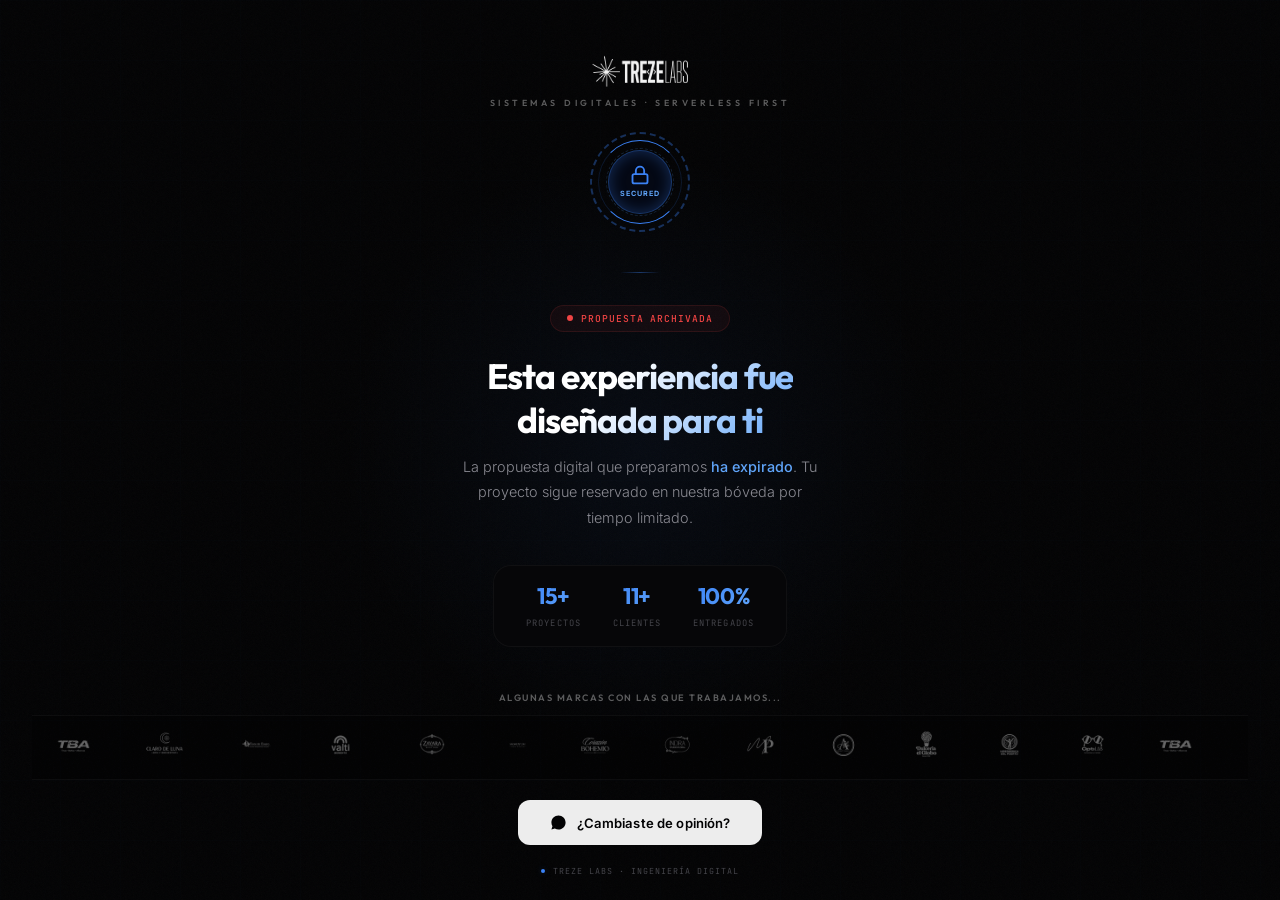
==== commit bafc9e2a: "feat: integrar logo oficial y carrusel de marcas en sandbox" ====
--- a/index.html
+++ b/index.html
@@ -299,6 +299,34 @@
             box-shadow: 0 0 6px var(--accent-glow);
         }
 
+        /* ─── ANIMATIONS & MARQUEE ─── */
+        @keyframes rotateCW { from { transform: rotate(0deg); } to { transform: rotate(360deg); } }
+        @keyframes rotateCCW { from { transform: rotate(0deg); } to { transform: rotate(-360deg); } }
+        @keyframes pulseLock { 0% { transform: scale(0.96); opacity: 0.8; } 100% { transform: scale(1.04); opacity: 1; } }
+        @keyframes scrollMarquee { 0% { transform: translateX(0); } 100% { transform: translateX(-50%); } }
+
+        .marquee-container {
+            overflow: hidden; white-space: nowrap; width: 100%; position: relative;
+            padding: 12px 0; background: rgba(0, 0, 0, 0.25);
+            border-top: 1px solid rgba(255, 255, 255, 0.04); border-bottom: 1px solid rgba(255, 255, 255, 0.04);
+            margin: 10px 0 20px; display: block; box-sizing: border-box;
+        }
+        .marquee-content {
+            display: inline-flex; animation: scrollMarquee 35s linear infinite;
+            will-change: transform; align-items: center; min-width: max-content; flex-shrink: 0;
+        }
+        .marquee-item {
+            padding: 0 24px; display: inline-flex; align-items: center; justify-content: center; flex-shrink: 0;
+        }
+        .marquee-item img {
+            height: 35px !important; width: auto !important; display: inline-block !important;
+            vertical-align: middle; filter: brightness(0) invert(1); opacity: 0.4;
+            transition: opacity 0.3s ease, filter 0.3s ease, transform 0.3s ease;
+        }
+        .marquee-item img:hover {
+            filter: brightness(0) invert(1); opacity: 0.85; transform: scale(1.05);
+        }
+
         /* ═══════════════════════════════
            PIN GATE
            ═══════════════════════════════ */
@@ -413,12 +441,26 @@
 
     <div class="vault">
         <!-- ═══ LOGO HERO ═══ -->
-        <div class="logo-hero" id="seal-trigger">
-            <div class="logo-ring">
-                <img src="assets/treze_icon.jpg" alt="Treze Labs" class="logo-icon"
-                     onerror="this.style.display='none'; this.parentElement.innerHTML += '<svg class=\'logo-icon\' viewBox=\'0 0 100 100\' style=\'width:50px;height:50px\'><circle cx=\'50\' cy=\'50\' r=\'48\' fill=\'#0a0a0d\' stroke=\'#3B82F6\' stroke-width=\'1.5\'/><text x=\'50\' y=\'58\' text-anchor=\'middle\' fill=\'#3B82F6\' font-family=\'Outfit\' font-size=\'32\' font-weight=\'700\'>T</text></svg>';">
-            </div>
-            <span class="logo-wordmark">Treze Labs</span>
+        <div class="logo-hero" id="seal-trigger" style="margin-bottom: 2.5rem; cursor: pointer; user-select: none;">
+            <div style="margin-bottom: 24px; text-align: center;">
+                <img src="treze_footer.png" style="height: 32px; filter: brightness(0) invert(1); opacity: 0.95; transition: transform 0.3s cubic-bezier(0.34, 1.56, 0.64, 1), opacity 0.2s;" onmouseover="this.style.transform='scale(1.05)'; this.style.opacity='1';" onmouseout="this.style.transform='scale(1)'; this.style.opacity='0.95';" alt="Treze Labs Logo">
+                <span style="display: block; font-size: 0.55rem; letter-spacing: 3.5px; text-transform: uppercase; color: rgba(255,255,255,0.35); font-weight: 600; margin-top: 6px; font-family: var(--font-display);">Sistemas Digitales · Serverless First</span>
+            </div>
+
+            <!-- Interactive Concentric Crypto-Dial -->
+            <div style="position: relative; margin: 0 auto; width: 100px; height: 100px; display: flex; align-items: center; justify-content: center;">
+                <div style="position: absolute; inset: 0; border: 2px dashed rgba(59, 130, 246, 0.35); border-radius: 50%; animation: rotateCW 30s linear infinite;"></div>
+                <div style="position: absolute; inset: 8px; border: 1.5px solid rgba(59, 130, 246, 0.15); border-radius: 50%; border-top-color: #3b82f6; border-bottom-color: #3b82f6; animation: rotateCCW 15s linear infinite;"></div>
+                <div style="position: absolute; inset: 16px; border: 1px dashed rgba(96, 165, 250, 0.2); border-radius: 50%; animation: rotateCW 10s linear infinite;"></div>
+                
+                <div style="position: relative; z-index: 1; width: 64px; height: 64px; background: #040814; border: 1px solid rgba(59, 130, 246, 0.4); border-radius: 50%; display: flex; flex-direction: column; align-items: center; justify-content: center; color: #3b82f6; box-shadow: inset 0 0 15px rgba(59,130,246,0.3);">
+                    <svg width="20" height="20" viewBox="0 0 24 24" fill="none" stroke="currentColor" stroke-width="2.2" stroke-linecap="round" stroke-linejoin="round" style="animation: pulseLock 2s infinite alternate;">
+                        <rect x="3" y="11" width="18" height="11" rx="2" ry="2"></rect>
+                        <path d="M7 11V7a5 5 0 0 1 10 0v4"></path>
+                    </svg>
+                    <span style="font-size: 0.45rem; letter-spacing: 1px; text-transform: uppercase; color: #60a5fa; margin-top: 4px; font-weight: 700; font-family: var(--font-body);">Secured</span>
+                </div>
+            </div>
         </div>
 
         <div class="divider"></div>
@@ -444,6 +486,40 @@
             <div class="stat">
                 <span class="stat-val">100%</span>
                 <span class="stat-lbl">Entregados</span>
+            </div>
+        </div>
+
+        <!-- Carrusel Infinito de Proyectos (Marcas) -->
+        <div style="font-family: var(--font-display); font-size: 0.58rem; font-weight: 600; letter-spacing: 1.5px; text-transform: uppercase; color: rgba(255, 255, 255, 0.35); text-align: center; margin-top: 10px; margin-bottom: 2px;">Algunas marcas con las que trabajamos...</div>
+        <div class="marquee-container">
+            <div class="marquee-content">
+                <span class="marquee-item"><img src="assets/marcas/TBA.png" alt="TBA"></span>
+                <span class="marquee-item"><img src="assets/marcas/spa_claro_de_luna.png" alt="Claro de Luna"></span>
+                <span class="marquee-item"><img src="assets/marcas/fiore_de_enero.png" alt="Fiore de Enero"></span>
+                <span class="marquee-item"><img src="assets/marcas/valti_moments.png" alt="Valti Moments"></span>
+                <span class="marquee-item"><img src="assets/marcas/zayara.png" alt="Zayara"></span>
+                <span class="marquee-item"><img src="assets/marcas/momentum.png" alt="Momentum"></span>
+                <span class="marquee-item"><img src="assets/marcas/corazon_bohemio.png" alt="Corazón Bohemio"></span>
+                <span class="marquee-item"><img src="assets/marcas/Indra.png" alt="Indra"></span>
+                <span class="marquee-item"><img src="assets/marcas/Mariel_palaceta.png" alt="Mariel Palaceta"></span>
+                <span class="marquee-item"><img src="assets/marcas/Ale-beauty.png" alt="Ale Beauty"></span>
+                <span class="marquee-item"><img src="assets/marcas/Dulceria_el_globo.png" alt="Dulcería El Globo"></span>
+                <span class="marquee-item"><img src="assets/marcas/Hiperbarica_del_puerto.png" alt="Hiperbárica del Puerto"></span>
+                <span class="marquee-item"><img src="assets/marcas/Opti_lab.png" alt="Opti Lab"></span>
+                <!-- Duplicated for seamless loop -->
+                <span class="marquee-item"><img src="assets/marcas/TBA.png" alt="TBA"></span>
+                <span class="marquee-item"><img src="assets/marcas/spa_claro_de_luna.png" alt="Claro de Luna"></span>
+                <span class="marquee-item"><img src="assets/marcas/fiore_de_enero.png" alt="Fiore de Enero"></span>
+                <span class="marquee-item"><img src="assets/marcas/valti_moments.png" alt="Valti Moments"></span>
+                <span class="marquee-item"><img src="assets/marcas/zayara.png" alt="Zayara"></span>
+                <span class="marquee-item"><img src="assets/marcas/momentum.png" alt="Momentum"></span>
+                <span class="marquee-item"><img src="assets/marcas/corazon_bohemio.png" alt="Corazón Bohemio"></span>
+                <span class="marquee-item"><img src="assets/marcas/Indra.png" alt="Indra"></span>
+                <span class="marquee-item"><img src="assets/marcas/Mariel_palaceta.png" alt="Mariel Palaceta"></span>
+                <span class="marquee-item"><img src="assets/marcas/Ale-beauty.png" alt="Ale Beauty"></span>
+                <span class="marquee-item"><img src="assets/marcas/Dulceria_el_globo.png" alt="Dulcería El Globo"></span>
+                <span class="marquee-item"><img src="assets/marcas/Hiperbarica_del_puerto.png" alt="Hiperbárica del Puerto"></span>
+                <span class="marquee-item"><img src="assets/marcas/Opti_lab.png" alt="Opti Lab"></span>
             </div>
         </div>
 
